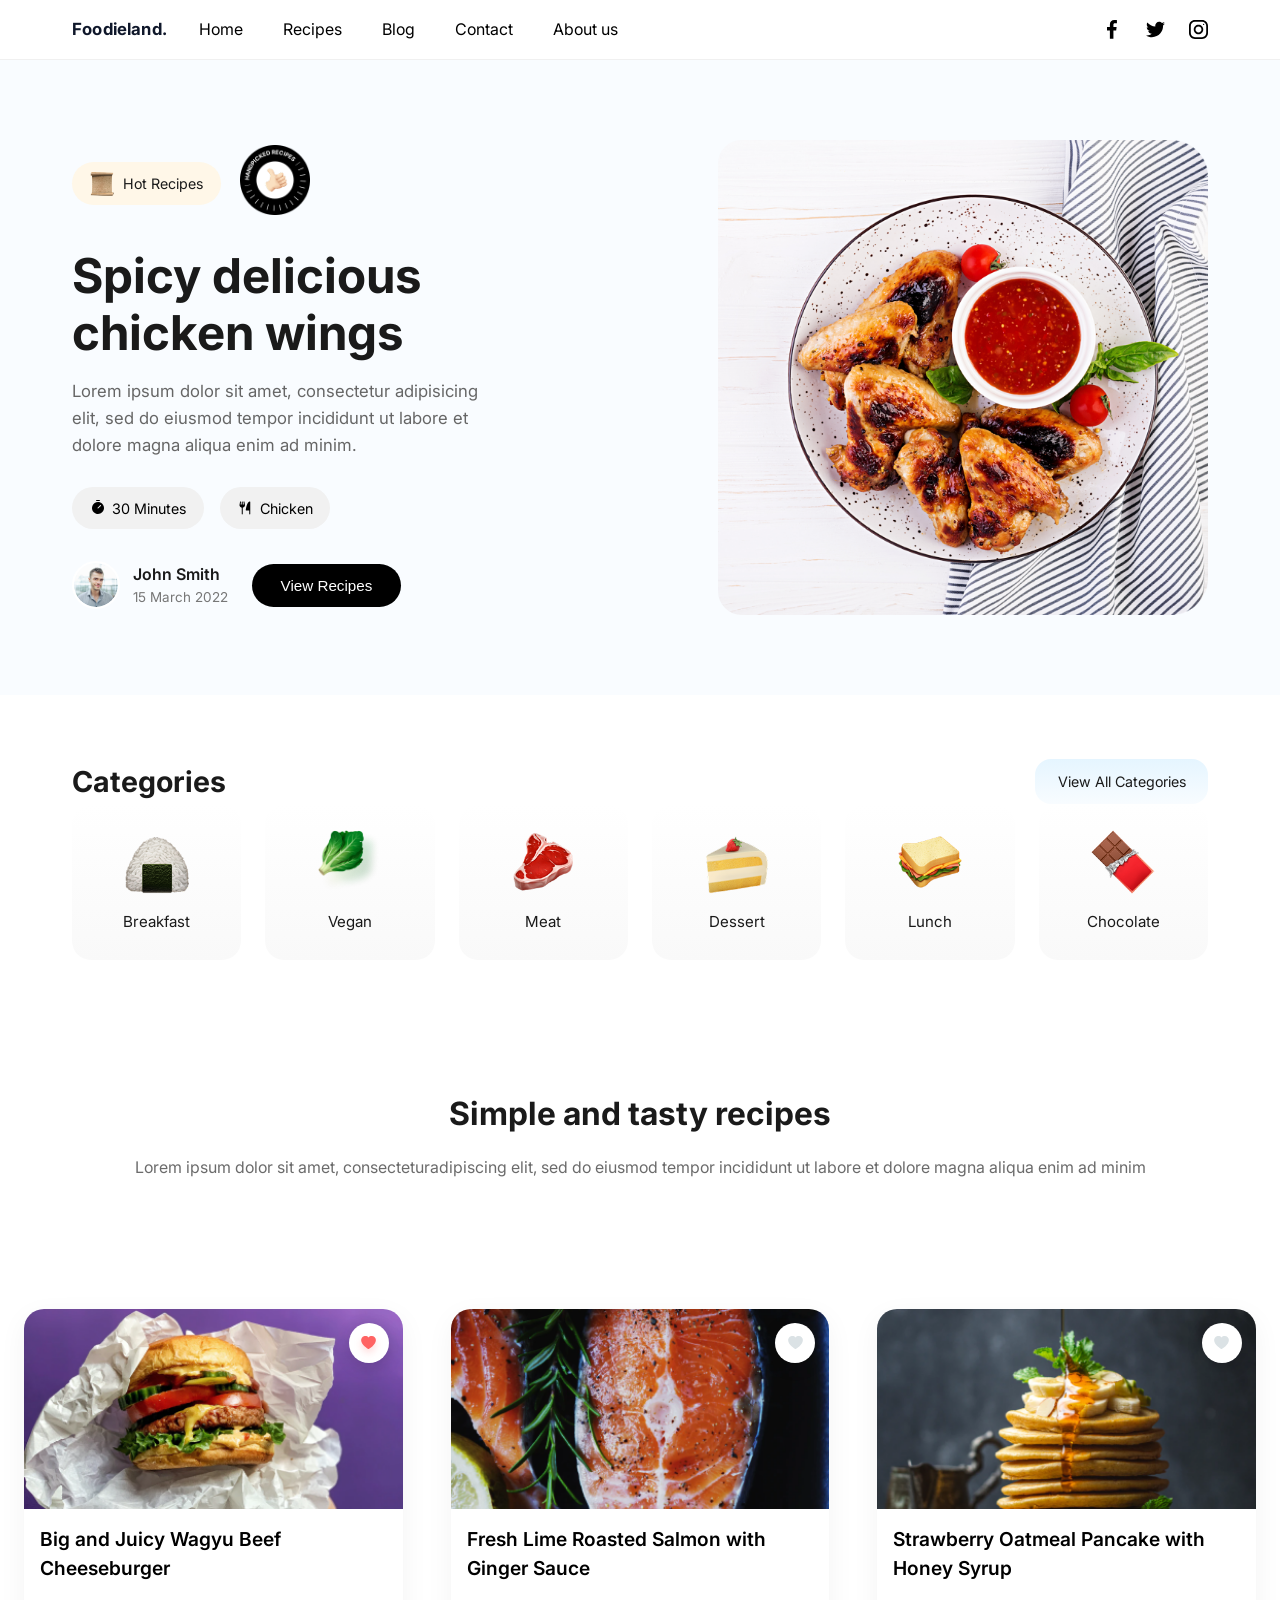
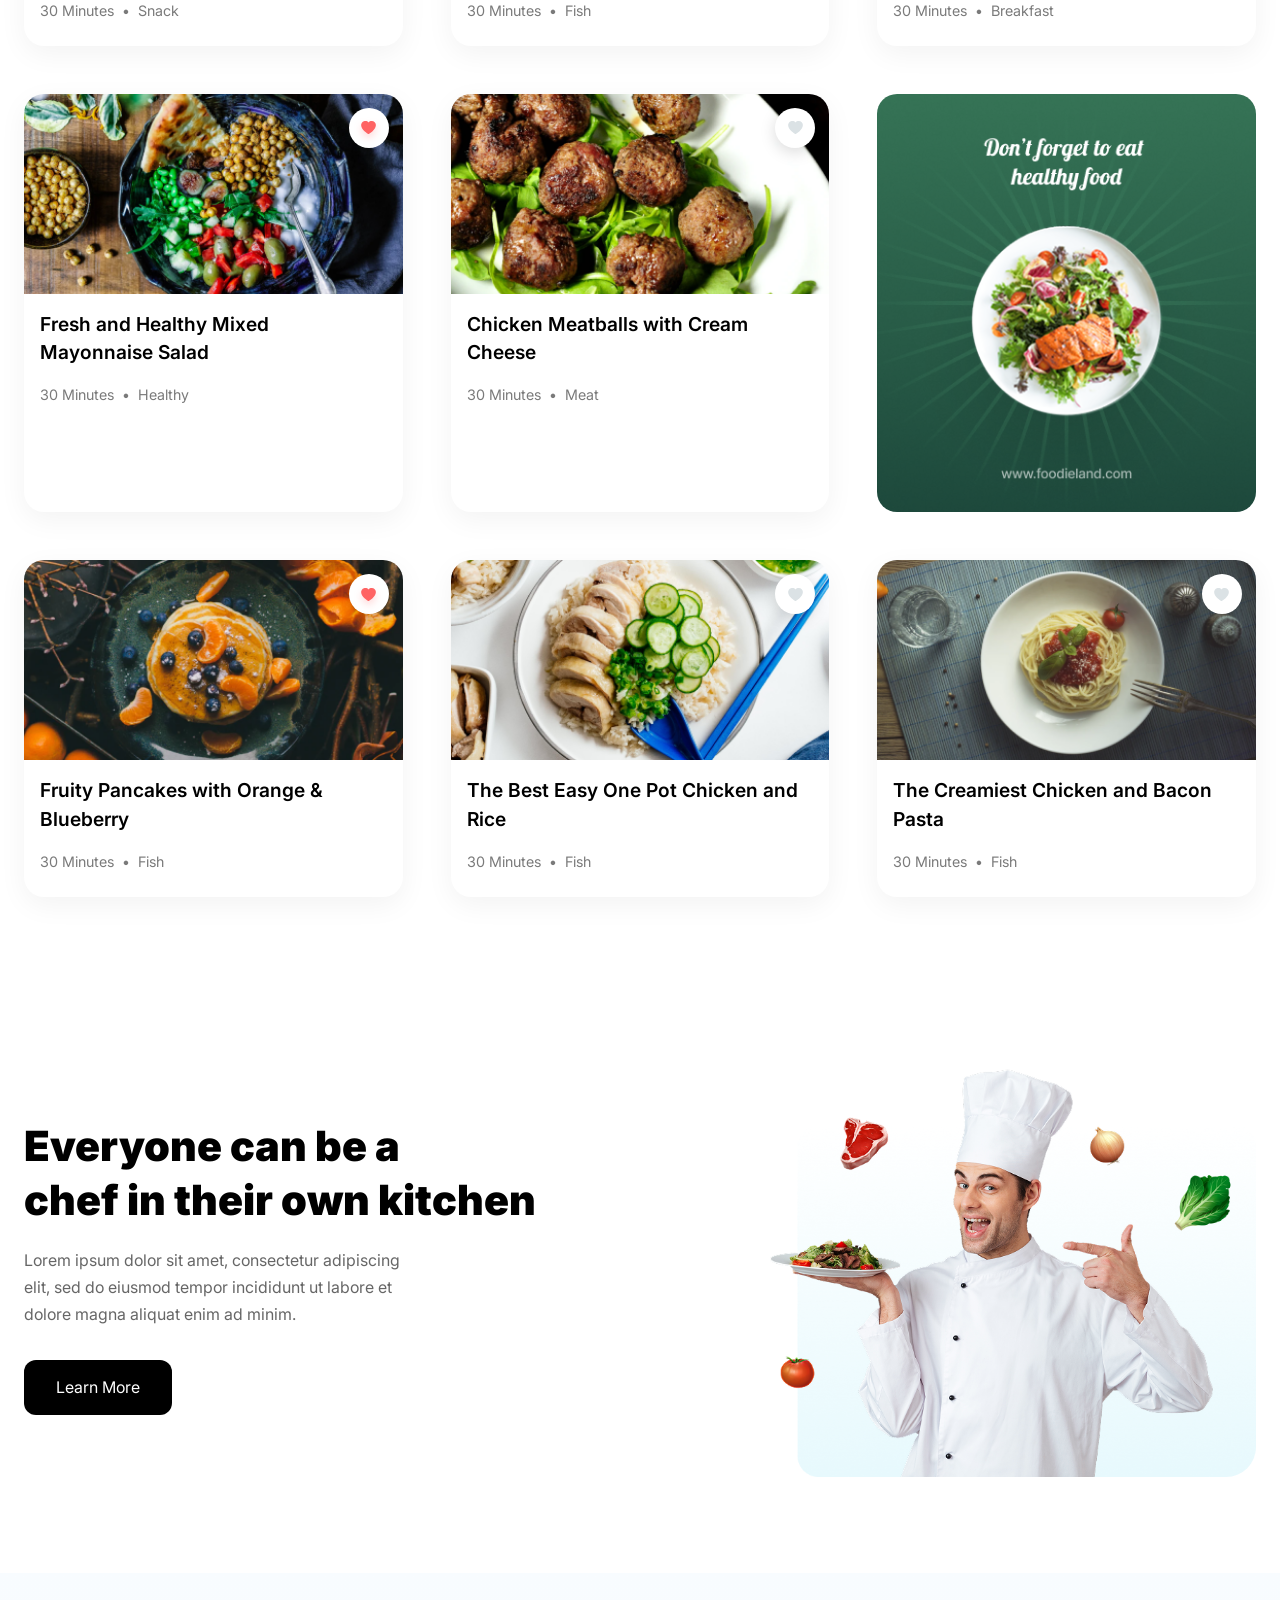
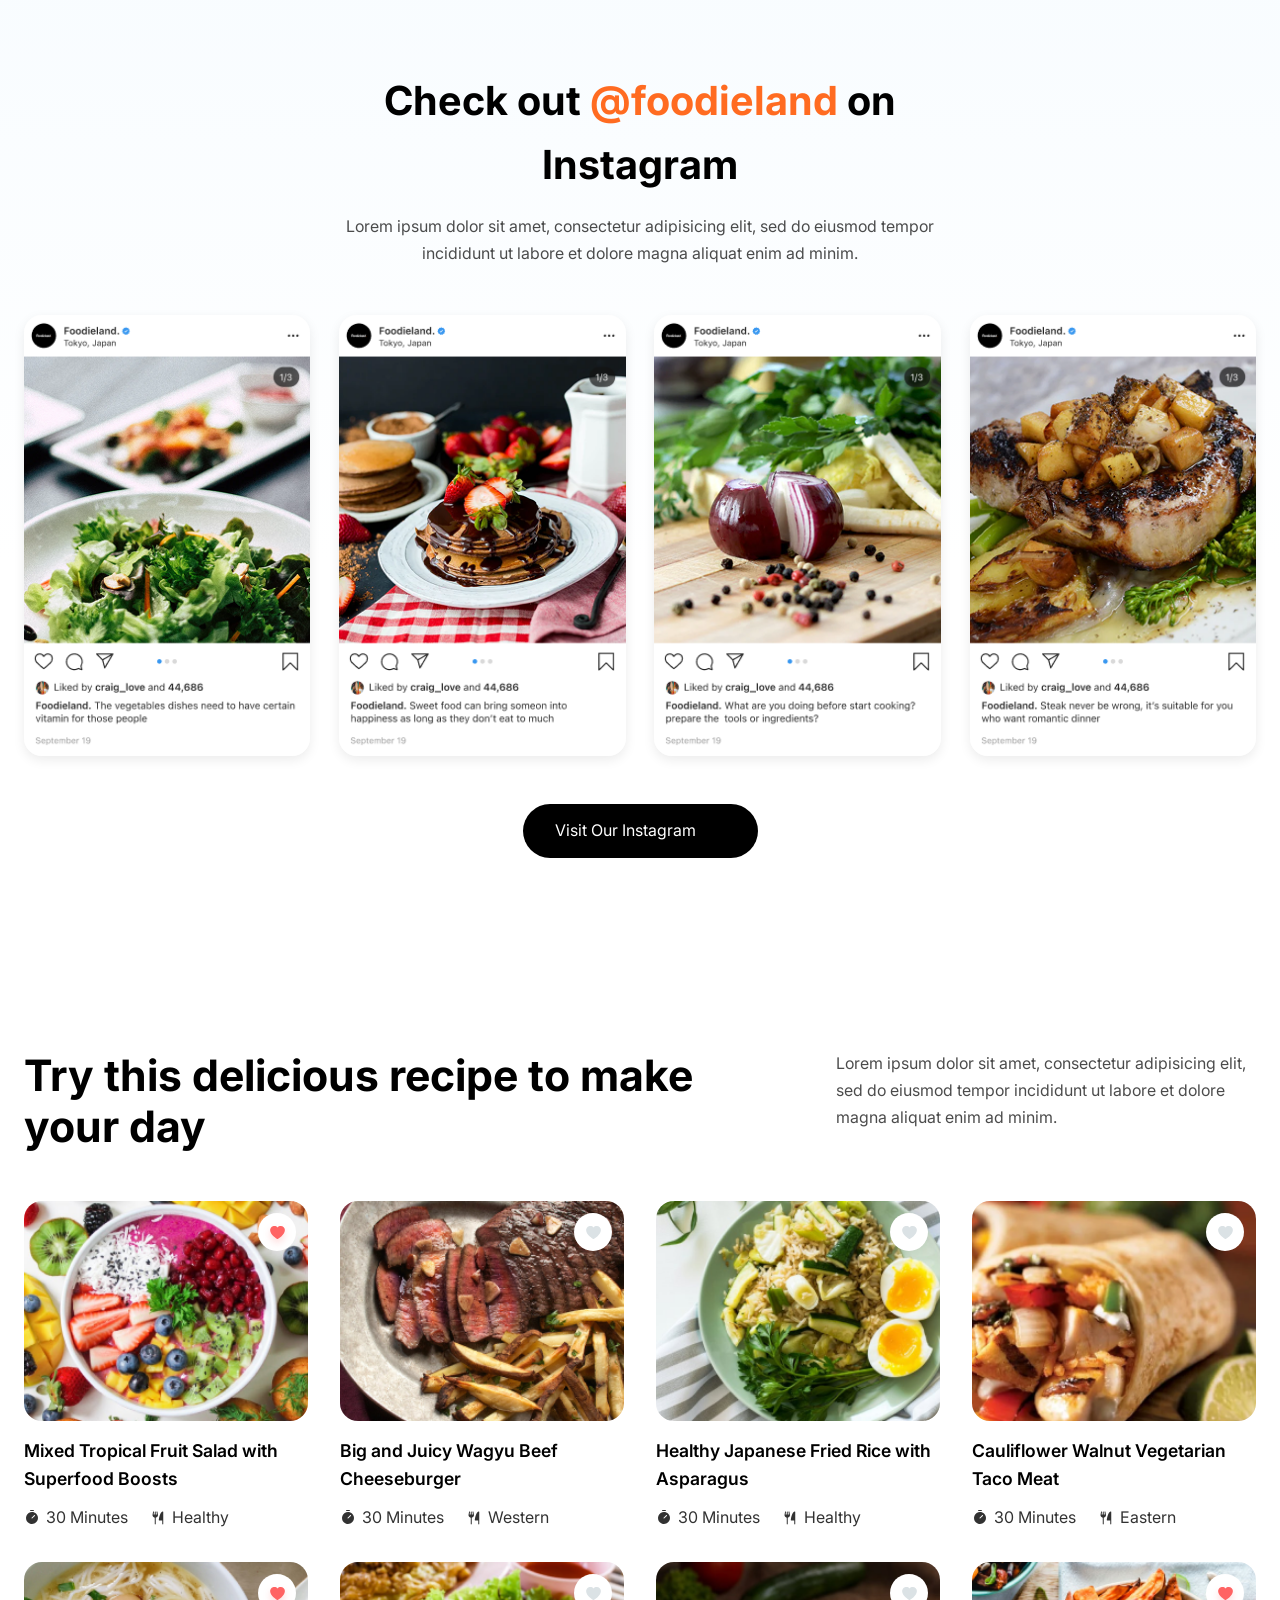
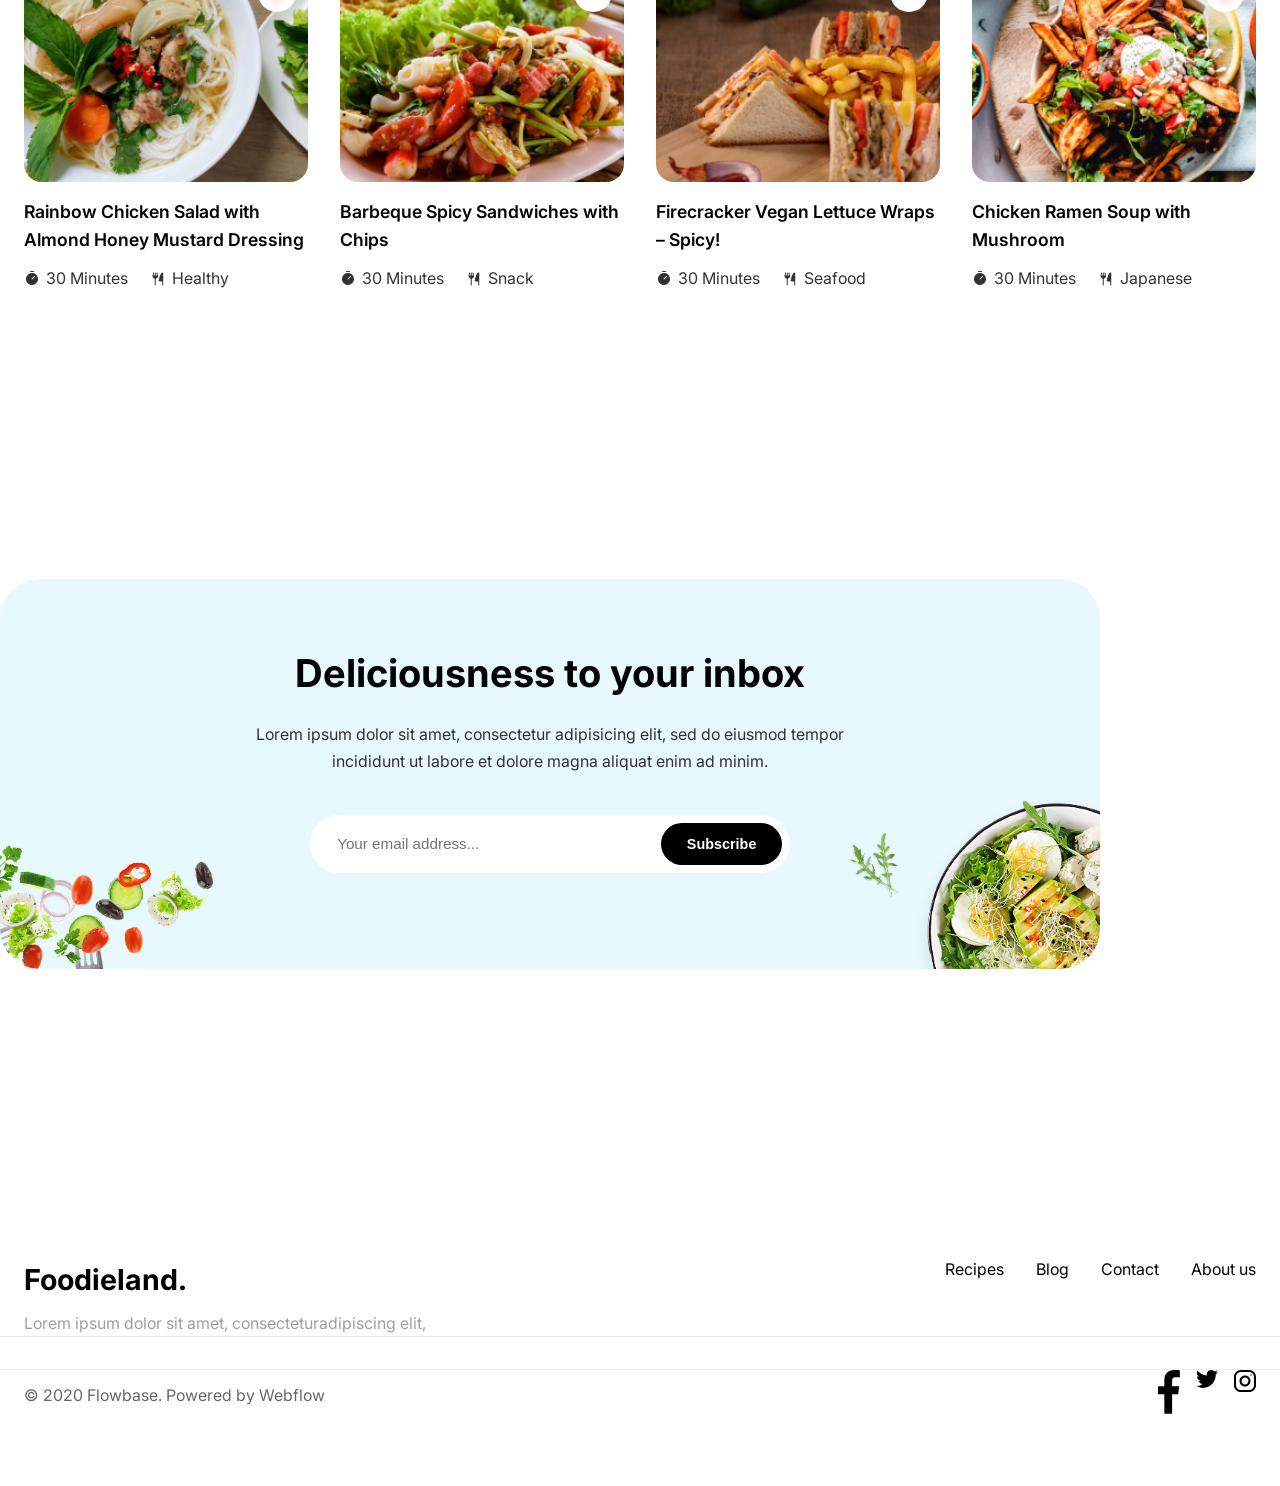
==== index.html @ d18dc371 "commit aval" ====
<!DOCTYPE html>
<html lang="fa">
<head>
  <meta charset="UTF-8" />
  <meta name="viewport" content="width=device-width, initial-scale=1.0" />
  <title>Cooking Website - Home</title>

  <!-- CSS -->
  <link rel="stylesheet" href="assets/css/base.css" />
  <link rel="stylesheet" href="assets/css/layout.css" />
  <link rel="stylesheet" href="assets/css/components.css" />
</head>

<body>

 <header class="site-header">
  <div class="container header-inner">

    <a href="index.html" class="brand">
      Foodieland.
    </a>

    <nav class="primary-nav">
      <ul class="nav-links">
             <li><a href="index.html">Home</a></li>
             <li><a href="recipe.html">Recipes</a></li>
            <li><a href="blog.html">Blog</a></li>
            <li><a href="contact.html">Contact</a></li>
             <li><a href="blog-post.html">About us</a></li> 
        </ul>
    </nav>

    <div class="header-right">

      <a href="#" class="social-link">
        <img src="assets/images/home/001-facebook.svg" alt="facebook">
      </a>

      <a href="#" class="social-link">
        <img src="assets/images/home/003-twitter.svg" alt="twitter">
      </a>

      <a href="#" class="social-link">
        <img src="assets/images/home/004-instagram.svg" alt="instagram">
      </a>

    </div>

  </div>
</header>



<!-- ================= HERO SECTION ================= -->
<section class="hero-section">

  <div class="hero">

    <!-- Left Column -->
    <div class="hero-content">

      <div class="hero-badges">
        <!-- Badge 1 -->
        <div class="hero-badge hot-badge">
          <img src="assets/images/home/image 14.svg" alt="">
          <span>Hot Recipes</span>
        </div>

        <!-- Badge 2 -->
        <div class="hero-badge handpicked-badge">
          <img src="assets/images/home/Badge.png" alt="">
        </div>
      </div>

      <h1 class="hero-title">Spicy delicious<br>chicken wings</h1>

      <p class="hero-text">
        Lorem ipsum dolor sit amet, consectetur adipisicing elit,
        sed do eiusmod tempor incididunt ut labore et dolore magna aliqua enim ad minim.
      </p>

      <div class="hero-info">
        <div class="hero-info-item">
          <img src="assets/images/home/Timer.svg" alt="">
          <span>30 Minutes</span>
        </div>

        <div class="hero-info-item">
          <img src="assets/images/home/ForkKnife.svg" alt="">
          <span>Chicken</span>
        </div>
      </div>

      <div class="hero-bottom">
        <div class="hero-author">
          <img src="assets/images/home/Ellipse 2.svg" alt="">
          <div class="author-info">
            <h4>John Smith</h4>
            <p>15 March 2022</p>
          </div>
        </div>

        <button id="viewRecipesBtn" class="hero-btn">View Recipes</button>      </div>

    </div>

    <div class="hero-image">
      <img src="assets/images/home/Mask Group.png" alt="Chicken wings with sauce">
    </div>

  </div>

</section>

<!-- ============ CATEGORIES SECTION ============ -->
<section class="categories-section">
  <div class="container categories-header">
    <h2 class="categories-title">Categories</h2>
    <a href="#" class="view-all-btn">View All Categories</a>
  </div>

  <div class="container categories-grid">

    <div class="category-card">
      <img src="assets/images/home/image 25.png" alt="">
      <p>Breakfast</p>
    </div>

    <div class="category-card">
      <img src="assets/images/home/Group 879.png" alt="">
      <p>Vegan</p>
    </div>

    <div class="category-card">
      <img src="assets/images/home/image 21.png" alt="">
      <p>Meat</p>
    </div>

    <div class="category-card">
      <img src="assets/images/home/image 22.png" alt="">
      <p>Dessert</p>
    </div>

    <div class="category-card">
      <img src="assets/images/home/image 23.png" alt="">
      <p>Lunch</p>
    </div>

    <div class="category-card">
      <img src="assets/images/home/image 24.png" alt="">
      <p>Chocolate</p>
    </div>

  </div>
</section>

<!-- ============ SIMPLE & TASTY RECIPES SECTION ============ -->
<section class="simple-recipes">
  <div class="container simple-recipes-inner">
    <h2 class="simple-title">Simple and tasty recipes</h2>
    <p class="simple-subtitle">
      Lorem ipsum dolor sit amet, consecteturadipiscing elit, sed do eiusmod tempor incididunt ut
      labore et dolore magna aliqua enim ad minim
    </p>
  </div>
</section>

<!-- ============ FEATURED RECIPES GRID ============ -->
<section class="featured-recipes">
  <div class="container">
    <div class="recipes-grid">

      <!-- CARD 1 -->
      <div class="recipe-card">
        <img src="assets/images/home/Mask Group (1).png" class="recipe-img" alt="Beef Burger">
<button class="favorite-btn">
  <img src="assets/images/home/Group 852.svg" alt="favorite icon">
</button>
        <h3 class="recipe-title">Big and Juicy Wagyu Beef Cheeseburger</h3>
        <div class="recipe-meta">
          <span>30 Minutes</span>
          <span>•</span>
          <span>Snack</span>
        </div>
      </div>

      <!-- CARD 2 -->
      <div class="recipe-card">
        <img src="assets/images/home/Mask Group (2).png" class="recipe-img" alt="Salmon">
<button class="favorite-btn">
  <img src="assets/images/home/Group 852 (1).svg" alt="favorite icon">
</button>
        <h3 class="recipe-title">Fresh Lime Roasted Salmon with Ginger Sauce</h3>
        <div class="recipe-meta">
          <span>30 Minutes</span>
          <span>•</span>
          <span>Fish</span>
        </div>
      </div>

      <!-- CARD 3 -->
      <div class="recipe-card">
        <img src="assets/images/home/Mask Group (3).png" class="recipe-img" alt="Pancake">
<button class="favorite-btn">
  <img src="assets/images/home/Group 852 (1).svg" alt="favorite icon">
</button>
        <h3 class="recipe-title">Strawberry Oatmeal Pancake with Honey Syrup</h3>
        <div class="recipe-meta">
          <span>30 Minutes</span>
          <span>•</span>
          <span>Breakfast</span>
        </div>
      </div>

      <!-- CARD 4 -->
      <div class="recipe-card">
        <img src="assets/images/home/Mask Group (4).png" class="recipe-img" alt="Healthy Salad">
<button class="favorite-btn">
  <img src="assets/images/home/Group 852.svg" alt="favorite icon">
</button>
        <h3 class="recipe-title">Fresh and Healthy Mixed Mayonnaise Salad</h3>
        <div class="recipe-meta">
          <span>30 Minutes</span>
          <span>•</span>
          <span>Healthy</span>
        </div>
      </div>

      <!-- CARD 5 -->
      <div class="recipe-card">
        <img src="assets/images/home/Mask Group (5).png" class="recipe-img" alt="Meatballs">
<button class="favorite-btn">
  <img src="assets/images/home/Group 852 (1).svg" alt="favorite icon">
</button>
        <h3 class="recipe-title">Chicken Meatballs with Cream Cheese</h3>
        <div class="recipe-meta">
          <span>30 Minutes</span>
          <span>•</span>
          <span>Meat</span>
        </div>
      </div>

      <div class="promo-card">
        <img src="assets/images/home/Ads.png" alt="Promo">
      </div>

           <!-- CARD 2 -->
      <div class="recipe-card">
        <img src="assets/images/home/Mask Group (6).png" class="recipe-img" alt="Salmon">
<button class="favorite-btn">
  <img src="assets/images/home/Group 852.svg" alt="favorite icon">
</button>
        <h3 class="recipe-title">Fruity Pancakes with Orange & Blueberry</h3>
        <div class="recipe-meta">
          <span>30 Minutes</span>
          <span>•</span>
          <span>Fish</span>
        </div>
      </div>

           <!-- CARD 2 -->
      <div class="recipe-card">
        <img src="assets/images/home/Mask Group (7).png" class="recipe-img" alt="Salmon">
<button class="favorite-btn">
  <img src="assets/images/home/Group 852 (1).svg" alt="favorite icon">
</button>
        <h3 class="recipe-title">The Best Easy One Pot Chicken and Rice</h3>
        <div class="recipe-meta">
          <span>30 Minutes</span>
          <span>•</span>
          <span>Fish</span>
        </div>
      </div>
  
           <!-- CARD 2 -->
      <div class="recipe-card">
        <img src="assets/images/home/Mask Group (8).png" class="recipe-img" alt="Salmon">
<button class="favorite-btn">
  <img src="assets/images/home/Group 852 (1).svg" alt="favorite icon">
</button>
        <h3 class="recipe-title">The Creamiest Chicken and Bacon Pasta</h3>
        <div class="recipe-meta">
          <span>30 Minutes</span>
          <span>•</span>
          <span>Fish</span>
        </div>
      </div>
      
    </div>
  </div>
</section>

<section class="chef-section">
  <div class="container chef-wrapper">

    <div class="chef-text">
      <h2>Everyone can be a<br>chef in their own kitchen</h2>
      <p>
        Lorem ipsum dolor sit amet, consectetur adipiscing elit, sed do
        eiusmod tempor incididunt ut labore et dolore magna aliquat enim ad minim.
      </p>

      <a href="#" class="chef-btn">Learn More</a>
    </div>

    <div class="chef-image-box">
      <img src="assets/images/home/Group 880.png" class="chef-full-img" alt="chef image">
    </div>

  </div>
</section>

<section class="instagram-section">
  <div class="container">

    <div class="instagram-header">
      <h2>Check out <span>@foodieland</span> on Instagram</h2>
      <p>
        Lorem ipsum dolor sit amet, consectetur adipisicing elit, sed do eiusmod tempor incididunt ut labore et dolore magna aliquat enim ad minim.
      </p>
    </div>

    <div class="instagram-grid">

      <!-- POST 1 -->
      <div class="instagram-card">
        <img src="assets/images/home/Post.png" alt="">
      </div>

      <!-- POST 2 -->
      <div class="instagram-card">
        <img src="assets/images/home/Post (1).png" alt="">
      </div>

      <!-- POST 3 -->
      <div class="instagram-card">
        <img src="assets/images/home/Post (2).png" alt="">
      </div>

      <!-- POST 4 -->
      <div class="instagram-card">
        <img src="assets/images/home/Post (3).png" alt="">
      </div>

    </div>

        <div class="instagram-button-wrapper">
          <a href="#" class="instagram-button">
            Visit Our Instagram
            <img src="assets/images/home/004-instagram.svg" alt="">
          </a>
        </div>
    

  </div>
</section>

<section class="recipes-large-section">
  <div class="container">

    <div class="recipes-large-header">
      <h2>Try this delicious recipe to make your day</h2>
      <p>
        Lorem ipsum dolor sit amet, consectetur adipisicing elit, sed do eiusmod tempor incididunt ut labore et dolore magna aliquat enim ad minim.
      </p>
    </div>

    <div class="recipes-large-grid">

      <div class="recipes-large-card">
        <div class="recipes-large-image">
          <img src="assets/images/home/Mask Group (9).png" alt="">
          <button class="recipes-large-fav">
            <img src="assets/images/home/Group 852.svg" alt="">
          </button>
        </div>
        <h3>Mixed Tropical Fruit Salad with Superfood Boosts</h3>
        <div class="recipes-large-meta">
          <span><img src="assets/images/home/Timer.svg"> 30 Minutes</span>
          <span><img src="assets/images/home/ForkKnife.svg"> Healthy</span>
        </div>
      </div>

      <div class="recipes-large-card">
        <div class="recipes-large-image">
          <img src="assets/images/home/Mask Group (10).png" alt="">
          <button class="recipes-large-fav">
            <img src="assets/images/home/Group 852 (1).svg" alt="">
          </button>
        </div>
        <h3>Big and Juicy Wagyu Beef Cheeseburger</h3>
        <div class="recipes-large-meta">
          <span><img src="assets/images/home/Timer.svg"> 30 Minutes</span>
          <span><img src="assets/images/home/ForkKnife.svg"> Western</span>
        </div>
      </div>

      <!-- کارت 3 -->
      <div class="recipes-large-card">
        <div class="recipes-large-image">
          <img src="assets/images/home/Mask Group (11).png" alt="">
          <button class="recipes-large-fav">
            <img src="assets/images/home/Group 852 (1).svg" alt="">
          </button>
        </div>
        <h3>Healthy Japanese Fried Rice with Asparagus</h3>
        <div class="recipes-large-meta">
          <span><img src="assets/images/home/Timer.svg"> 30 Minutes</span>
          <span><img src="assets/images/home/ForkKnife.svg"> Healthy</span>
        </div>
      </div>

      <!-- کارت 4 -->
      <div class="recipes-large-card">
        <div class="recipes-large-image">
          <img src="assets/images/home/Mask Group (12).png" alt="">
          <button class="recipes-large-fav">
            <img src="assets/images/home/Group 852 (1).svg" alt="">
          </button>
        </div>
        <h3>Cauliflower Walnut Vegetarian Taco Meat</h3>
        <div class="recipes-large-meta">
          <span><img src="assets/images/home/Timer.svg"> 30 Minutes</span>
          <span><img src="assets/images/home/ForkKnife.svg"> Eastern</span>
        </div>
      </div>

      <!-- کارت 5 -->
      <div class="recipes-large-card">
        <div class="recipes-large-image">
          <img src="assets/images/home/Mask Group (13).png" alt="">
          <button class="recipes-large-fav">
            <img src="assets/images/home/Group 852.svg" alt="">
          </button>
        </div>
        <h3>Rainbow Chicken Salad with Almond Honey Mustard Dressing</h3>
        <div class="recipes-large-meta">
          <span><img src="assets/images/home/Timer.svg"> 30 Minutes</span>
          <span><img src="assets/images/home/ForkKnife.svg"> Healthy</span>
        </div>
      </div>

      <!-- کارت 6 -->
      <div class="recipes-large-card">
        <div class="recipes-large-image">
          <img src="assets/images/home/Mask Group (14).png" alt="">
          <button class="recipes-large-fav">
            <img src="assets/images/home/Group 852 (1).svg" alt="">
          </button>
        </div>
        <h3>Barbeque Spicy Sandwiches with Chips</h3>
        <div class="recipes-large-meta">
          <span><img src="assets/images/home/Timer.svg"> 30 Minutes</span>
          <span><img src="assets/images/home/ForkKnife.svg"> Snack</span>
        </div>
      </div>

      <!-- کارت 7 -->
      <div class="recipes-large-card">
        <div class="recipes-large-image">
          <img src="assets/images/home/Mask Group (15).png" alt="">
          <button class="recipes-large-fav">
            <img src="assets/images/home/Group 852 (1).svg" alt="">
          </button>
        </div>
        <h3>Firecracker Vegan Lettuce Wraps – Spicy!</h3>
        <div class="recipes-large-meta">
          <span><img src="assets/images/home/Timer.svg"> 30 Minutes</span>
          <span><img src="assets/images/home/ForkKnife.svg"> Seafood</span>
        </div>
      </div>

      <!-- کارت 8 -->
      <div class="recipes-large-card">
        <div class="recipes-large-image">
          <img src="assets/images/home/Mask Group (16).png" alt="">
          <button class="recipes-large-fav">
            <img src="assets/images/home/Group 852.svg" alt="">
          </button>
        </div>
        <h3>Chicken Ramen Soup with Mushroom</h3>
        <div class="recipes-large-meta">
          <span><img src="assets/images/home/Timer.svg"> 30 Minutes</span>
          <span><img src="assets/images/home/ForkKnife.svg"> Japanese</span>
        </div>
      </div>

    </div>
  </div>
</section>

<section class="newsletter-section">
  <div class="newsletter-wrapper">

    <img src="assets/images/home/kisspng-salad-salad-fresh-food-healthylife-vegetables-vegetarian-5d42e3a7cb8543 1.png" alt="" class="newsletter-left-img">
    <img src="assets/images/home/Photo.png" alt="" class="newsletter-right-img">

    <h2>Deliciousness to your inbox</h2>

    <p>
      Lorem ipsum dolor sit amet, consectetur adipisicing elit, sed do eiusmod tempor
      incididunt ut labore et dolore magna aliquat enim ad minim.
    </p>

    <form class="newsletter-form">
      <input type="email" placeholder="Your email address..." />
      <button type="submit">Subscribe</button>
    </form>

  </div>
</section>


  <main>
    <section>
    </section>
  </main>

  <footer class="footer">
    <div class="container footer-top">
  
      <!-- Left side -->
      <div class="footer-left">
        <h3 class="footer-logo">Foodieland.</h3>
        <p>Lorem ipsum dolor sit amet, consecteturadipiscing elit,</p>
      </div>
  
      <!-- Right links -->
      <nav class="footer-nav">
        <a href="#">Recipes</a>
        <a href="#">Blog</a>
        <a href="#">Contact</a>
        <a href="#">About us</a>
      </nav>
  
    </div>
  
    <div class="footer-divider"></div>
  
    <!-- Bottom row -->
    <div class="container footer-bottom">
      <p>© 2020 Flowbase. Powered by Webflow</p>
  
      <div class="footer-socials">
        <a href="#"><img src="assets/images/home/001-facebook.svg" alt=""></a>
        <a href="#"><img src="assets/images/home/003-twitter.svg" alt=""></a>
        <a href="#"><img src="assets/images/home/004-instagram.svg" alt=""></a>
      </div>
    </div>
  </footer>
  
   <script src="script.js"></script>

</body>
</html>
---- assets/css/base.css ----
/* Reset ساده */
* {
  margin: 0;
  padding: 0;
  box-sizing: border-box;
}

/* تایپوگرافی پایه */
html {
  font-size: 16px;
  .container {
  max-width: 1280px;
  width: 100%;
  margin: 0 auto;
  padding: 0 1.5rem;
}

}

body {
  font-family: sans-serif;
  line-height: 1.6;
}

/* تعریف فونت Inter */

@font-face {
  font-family: 'Inter';
  src: url('../fonts/Inter_18pt-Regular(1).ttf') format('truetype');
  font-weight: 400; /* Regular */
  font-style: normal;
}

@font-face {
  font-family: 'Inter';
  src: url('../fonts/Inter_18pt-SemiBold(1).ttf') format('truetype');
  font-weight: 600; /* SemiBold */
  font-style: normal;
}

@font-face {
  font-family: 'Inter';
  src: url('../fonts/Inter_18pt-Bold(1).ttf') format('truetype');
  font-weight: 700; /* Bold */
  font-style: normal;
}

@font-face {
  font-family: 'Inter';
  src: url('../fonts/Inter_18pt-Black(1).ttf') format('truetype');
  font-weight: 900; /* Black */
  font-style: normal;
}

body {
  font-family: "Inter", sans-serif;
}

h1, h2 {
  font-weight: 900; /* Black */
}

h3, h4 {
  font-weight: 700; /* Bold */
}

nav a {
  font-weight: 600; /* SemiBold */
}

p {
  font-weight: 400; /* Regular */
}
---- assets/css/layout.css ----
.main-navbar {
    border-bottom: 1px solid #f0f0f0;
    background-color: #fff;
}

.nav-wrapper {
    display: flex;
    justify-content: space-between;
    align-items: center;
    padding: 30px 0;
    max-width: 1200px;
    margin: 0 auto;
}

.nav-logo a {
    font-family: 'Lobster', cursive; 
    font-size: 24px;
    text-decoration: none;
    color: #000;
}

.nav-logo span { color: #FF4A4A; }

.nav-links {
    display: flex;
    list-style: none;
    gap: 40px;
}

.nav-links a {
    text-decoration: none;
    color: #000;
    font-weight: 500;
    font-size: 16px;
    transition: 0.3s;
}

.nav-links a:hover { color: #FF4A4A; }

.nav-social {
    display: flex;
    gap: 20px;
    align-items: center;
}

.nav-social img {
    width: 18px;
    height: 25px;
}

.shared-newsletter {
    padding: 80px 0;
}

.newsletter-card {
    background-color: #E7F9FD; 
    border-radius: 60px;
    padding: 80px 40px;
    text-align: center;
    position: relative;
    overflow: hidden; 
}

.newsletter-content {
    max-width: 620px;
    margin: 0 auto;
    position: relative;
    z-index: 2; 
}

.newsletter-content h2 {
    font-size: 48px;
    font-weight: 700;
    margin-bottom: 24px;
    color: #000;
}

.newsletter-content p {
    font-size: 16px;
    color: rgba(0, 0, 0, 0.6);
    line-height: 28px;
    margin-bottom: 40px;
}

.newsletter-form {
    background: #fff;
    padding: 10px;
    border-radius: 20px;
    display: flex;
    justify-content: space-between;
    max-width: 480px;
    margin: 0 auto;
}

.newsletter-form input {
    border: none;
    padding: 10px 20px;
    width: 70%;
    outline: none;
    font-size: 14px;
}

.newsletter-subscribe-btn {
    background: #000;
    color: #fff;
    padding: 15px 35px;
    border-radius: 16px;
    border: none;
    font-weight: 600;
    cursor: pointer;
    transition: 0.3s;
}

.newsletter-subscribe-btn:hover {
    background: #FF4A4A;
}

.newsletter-img-left, .newsletter-img-right {
    position: absolute;
    bottom: 0;
    height: 47%; 
    z-index: 1;
}

.newsletter-img-left { left: 0; }
.newsletter-img-right { right: 0; }

@media (max-width: 768px) {
    .newsletter-card { padding: 40px 20px; border-radius: 30px; }
    .newsletter-content h2 { font-size: 32px; }
    .newsletter-form { flex-direction: column; gap: 10px; background: transparent; padding: 0; }
    .newsletter-form input { width: 100%; border-radius: 15px; padding: 18px; }
    .newsletter-img-left, .newsletter-img-right { display: none; } /* حذف عکس‌ها در موبایل برای خوانایی */
}

.bp-recommendations {
    padding: 80px 0;
}

.bp-container {
    max-width: 1200px; 
    margin: 0 auto;    
    padding: 0 20px;  
}

.bp-rec-title {
    font-size: 36px;
    font-weight: 700;
    text-align: center;
    margin-bottom: 60px;
}

.bp-recipe-grid {
    display: flex; 
    justify-content: space-between;
    gap: 20px;
}

.bp-recipe-card {
    flex: 1; 
    min-width: 0; 
}

.bp-card-image {
    position: relative;
    border-radius: 20px;
    overflow: hidden;
    margin-bottom: 15px;
    aspect-ratio: 1 / 1; 
}

.bp-card-image img {
    width: 100%;
    height: 100%;
    object-fit: cover;
}

.bp-heart-btn {
    position: absolute;
    top: 15px;
    right: 15px;
    width: 35px;
    height: 35px;
    border-radius: 50%;
    border: none;
    background: #fff;
    cursor: pointer;
    display: flex;
    align-items: center;
    justify-content: center;
    box-shadow: 0 4px 8px rgba(0,0,0,0.1);
}

.bp-heart-btn img {
    width: 35px;
    height: auto;
}

.bp-card-title {
    font-size: 18px;
    font-weight: 700;
    margin-bottom: 15px;
    line-height: 1.4;
    color: #000;
}

.bp-card-meta {
    display: flex;
    gap: 15px;
}

.bp-card-meta span {
    display: flex;
    align-items: center;
    gap: 8px;
    font-size: 14px;
    color: rgba(0, 0, 0, 0.5);
}



.bp-footer {
    padding: 80px 0 40px;
    margin-top: 50px;
}

.bp-footer-top {
    display: flex;
    justify-content: space-between;
    align-items: center;
    padding-bottom: 40px;
    border-bottom: 1px solid #E5E5E5;
}

.bp-footer-logo {
    font-size: 24px;
    font-weight: 800;
}

.bp-footer-logo span { color: #FF4A4A; }

.bp-footer-info p {
    color: rgba(0, 0, 0, 0.5);
    margin-top: 10px;
}

.bp-footer-nav {
    display: flex;
    gap: 40px;
}

.bp-footer-nav a {
    text-decoration: none;
    color: #000;
    font-weight: 600;
}

.bp-footer-bottom {
    display: flex;
    justify-content: space-between;
    align-items: center;
    padding-top: 40px;
}

.bp-footer-bottom p {
    color: rgba(0, 0, 0, 0.5);
    font-size: 14px;
}

.red-text { color: #FF4A4A; }

.bp-footer-social {
    display: flex;
    gap: 30px;
}

.bp-footer-social img {
    width: 20px;
    height: 23px;
}

@media (max-width: 992px) {
    .bp-recipe-grid { flex-wrap: wrap; }
    .bp-recipe-card { flex: 0 0 45%; }
}

.bp-carousel-controls{
    display:flex;
    justify-content:flex-end;
    gap:12px;
    margin-bottom:20px;
}

.bp-prev,
.bp-next{
    width:45px;
    height:45px;
    border-radius:50%;
    border:none;
    background:#E7FAFE;
    font-size:18px;
    cursor:pointer;
    transition:0.3s;
}

.bp-prev:hover,
.bp-next:hover{
    background:#000;
    color:#fff;
}

/* واکنش‌گرا */
@media (max-width:768px){

    .bp-recipe-card{
        min-width:calc(50% - 10px) !important;
    }

}
---- assets/css/components.css ----
/* ---------------- HEADER ---------------- */

.main-header {
  width: 100%;
  padding: 1.5rem 0;
  background-color: #ffffff;
  border-bottom: 1px solid #eee;
}

.header-container {
  max-width: 1200px;
  margin: 0 auto;
  padding: 0 2rem;
  display: flex;
  align-items: center;
  justify-content: space-between;
}

.header-logo {
  font-size: 1.6rem;
  font-weight: 700;
  letter-spacing: -0.5px;
  color: #000;
}
.header-logo span {
  color: #ff4d4d;
}

/* Navigation */
.header-nav ul {
  display: flex;
  gap: 2.5rem;
  list-style: none;
}

.header-nav a {
  text-decoration: none;
  color: #222;
  font-size: 1rem;
}

.header-nav a.active {
  font-weight: 600;
}

/* Social icons */
.header-socials {
  display: flex;
  align-items: center;
  gap: 1.3rem;
}

.header-socials img {
  width: 1.2rem;
  height: 1.2rem;
}

/* ---------------- BLOG HERO ---------------- */

.blog-hero {
  text-align: center;
  margin-top: 4rem;
}

.blog-hero h1 {
  font-size: 3rem;
  font-weight: 700;
  margin-bottom: 1rem;
}

.blog-hero p {
  max-width: 600px;
  margin: 0 auto;
  font-size: 1.05rem;
  color: #666;
  line-height: 1.6;
}


/* ---------------- SEARCH BAR ---------------- */

.blog-search {
  margin-top: 3rem;
  display: flex;
  justify-content: center;
}

.search-form {
  display: flex;
  align-items: center;
  background-color: #fff;
  border: 1px solid #eee;
  padding: 0.4rem;
  border-radius: 2rem;
  width: 600px;
}

.search-form input {
  flex: 1;
  border: none;
  padding: 1rem 1.2rem;
  font-size: 1rem;
  border-radius: 2rem;
  outline: none;
}

.search-form input::placeholder {
  color: #aaa;
}

.search-form button {
  background-color: #000;
  color: #fff;
  border: none;
  padding: 0.9rem 2.2rem;
  font-size: 1rem;
  border-radius: 2rem;
  cursor: pointer;
}

/* =============== MAIN LAYOUT =============== */
.blog-main {
  display: grid;
  grid-template-columns: 70% 30%;
  gap: 3rem;
  margin-top: 4rem;
}


/* =============== LEFT COLUMN: BLOG LIST =============== */
.blog-list {
  display: flex;
  flex-direction: column;
  gap: 1rem;
}

.blog-card {
  display: flex;
  gap: 1.5rem;
  align-items: flex-start;
}

.blog-img {
  width: 220px;
  height: 160px;
  object-fit: cover;
  border-radius: 1rem;
}

.blog-content h3 {
  font-size: 1.4rem;
  margin-bottom: 0.6rem;
}

.blog-content p {
  color: #777;
  margin-bottom: 0.9rem;
  line-height: 1.6;
}

.author-box {
  display: flex;
  align-items: center;
  gap: 0.8rem;
}

.author-img {
  width: 40px;
  height: 40px;
  border-radius: 50%;
}

.author-name {
  font-weight: 600;
}

.author-date {
  color: #999;
  font-size: 0.9rem;
}


/* =============== RIGHT COLUMN: SIDEBAR =============== */
.blog-sidebar .sidebar-section h3 {
  font-size: 1.6rem;
  margin-bottom: 1.5rem;
}

.sidebar-card {
  display: flex;
  gap: 1rem;
  margin-bottom: 1.5rem;
}

.sidebar-card img {
  width: 150px;
  height: 100px;
  border-radius: 0.8rem;
  object-fit: cover;
}

.sidebar-card h4 {
  font-size: 1rem;
  margin-bottom: 0.3rem;
}

.sidebar-card span {
  font-size: 0.9rem;
  color: #777;
}

.sidebar-banner img {
  width: 100%;
  border-radius: 1rem;
  margin-top: 2rem;
}

/* =============== PAGINATION =============== */

.pagination {
  margin-top: 4rem;
  display: flex;
  justify-content: center;
}

.page-numbers {
  display: flex;
  gap: 1rem;
}

.page {
  padding: 0.8rem 1.2rem;
  border: 1px solid #e3e3e3;
  border-radius: 0.8rem;
  cursor: pointer;
  font-weight: 500;
  transition: 0.2s ease;
}

.page:hover {
  background: #000;
  color: #fff;
}

.page.active {
  background: #000;
  color: #fff;
  border-color: #000;
}

.page.dots {
  cursor: default;
}

/* =============== NEWSLETTER =============== */

.newsletter {
  background: #e8f6ff;
  margin-top: 6rem;
  padding: 4rem 2rem;
  border-radius: 2rem;
  position: relative;
  text-align: center;
  overflow: hidden;
}

.newsletter h2 {
  font-size: 2.2rem;
  margin-bottom: 1rem;
}

.newsletter p {
  max-width: 600px;
  margin: 0 auto 2rem;
  color: #666;
  line-height: 1.6;
}

.newsletter-form {
  display: flex;
  justify-content: center;
  gap: 1rem;
  margin-top: 2rem;
}

.newsletter-form input {
  padding: 1rem 1.5rem;
  width: 320px;
  border-radius: 1.8rem;
  border: none;
  outline: none;
  font-size: 1rem;
}

.newsletter-form button {
  padding: 1rem 2rem;
  background: #000;
  color: #fff;
  border: none;
  cursor: pointer;
  border-radius: 1.8rem;
  font-size: 1rem;
  font-weight: 600;
  transition: 0.2s;
}

.newsletter-form button:hover {
  background: #222;
}

/* IMAGES (left & right decorations) */

.newsletter-left {
  position: absolute;
  bottom: 0;
  left: 0;
  width: 260px;
}

.newsletter-right {
  position: absolute;
  bottom: 0;
  right: 0;
  width: 260px;
}

/* ---------- FOOTER ---------- */

.footer {
  margin-top: 4rem;
}


/* ---------- TOP SECTION ---------- */

.footer-top {
  display: flex;
  justify-content: space-between;
  align-items: center;
  margin-bottom: 2.8rem;
}

.footer-left p {
  color: #777;
  margin-top: 0.4rem;
}

.footer-menu {
  display: flex;
  gap: 2.5rem;
}

.footer-menu a {
  text-decoration: none;
  color: #333;
  font-weight: 500;
}

.footer-menu a:hover {
  color: #ff6d6d;
}


/* ---------- BOTTOM SECTION ---------- */

.footer-bottom {
  border-top: 1px solid #eee;
  padding-top: 1.4rem;        
  display: grid;
  grid-template-columns: 1fr auto;
  align-items: center;
}

.footer-bottom .copyright {
  justify-self: center;
  font-size: 0.95rem;
  color: #777;
}

.footer-bottom span {
  color: #ff6d6d;
  font-weight: 500;
}


/* Social Icons */
.footer-social {
  justify-self: end;
  display: flex;
  gap: 1.3rem;                 
}

.footer-social img {
  width: 22px;
  display: block;
}

/* ============== HERO SECTION ============== */

.hero-section {
  width: 100%;
  background-color: #f9fcff;
  padding: 5rem 0;
}

.hero {
  max-width: 1200px;
  margin: 0 auto;
  display: grid;
  grid-template-columns: 1.1fr 0.9fr;
  align-items: center;
  gap: 3rem;
  padding: 0 2rem;
}

.hero-content {
  display: flex;
  flex-direction: column;
}

.hero-badges {
  display: flex;
  align-items: center;
  gap: 1.2rem;
  margin-bottom: 1.5rem;
}

.hot-badge {
  display: flex;
  align-items: center;
  background: #fff7e8;
  padding: 0.6rem 1.1rem;
  border-radius: 2rem;
  gap: 0.6rem;
}

.hot-badge img {
  width: 24px;
}

.hot-badge span {
  font-size: 0.9rem;
  font-weight: 500;
  color: #1a1a1a;
}

.handpicked-badge img {
  width: 70px;
}

/* Texts */
.hero-title {
  font-size: 3rem;
  font-weight: 700;
  color: #1a1a1a;
  line-height: 1.2;
  margin-bottom: 1rem;
}

.hero-text {
  color: #666;
  font-size: 1.05rem;
  max-width: 420px;
  margin-bottom: 1.8rem;
}

/* Info */
.hero-info {
  display: flex;
  gap: 1rem;
  margin-bottom: 1.5rem;
}

.hero-info-item {
  display: flex;
  align-items: center;
  gap: 0.4rem;
  background: #f1f1f1;
  padding: 0.6rem 1.1rem;
  border-radius: 2rem;
  font-size: 0.9rem;
}

.hero-info-item img {
  width: 16px;
}

.hero-bottom {
  display: flex;
  align-items: center;
  gap: 1.5rem;
  margin-top: 0.5rem;
}

.hero-author {
  display: flex;
  align-items: center;
  gap: 0.8rem;
}

.hero-author img {
  width: 48px;
  height: 48px;
  border-radius: 50%;
  border: 2px solid #fff;
}

.author-info h4 {
  margin: 0;
  font-size: 1rem;
  font-weight: 600;
  color: #1a1a1a;
}

.author-info p {
  margin: 0;
  font-size: 0.85rem;
  color: #777;
}

/* Button */
.hero-btn {
  background: #000;
  color: #fff;
  padding: 0.8rem 1.8rem;
  border-radius: 2rem;
  border: none;
  cursor: pointer;
  font-size: 0.95rem;
  font-weight: 500;
  display: flex;
  align-items: center;
  gap: 0.4rem;
  transition: 0.2s ease;
}

.hero-btn:hover {
  opacity: 0.85;
}

/* Right image */
.hero-image img {
  width: 100%;
  border-radius: 1.5rem;
  display: block;
}

/* ============== SITE HEADER ============== */

.site-header {
  background: #fff;
  border-bottom: 1px solid rgba(0, 0, 0, 0.06);
}

.container.header-inner {
  /* اگر container شما قبلاً وجود دارد، لازم نیست max-width را تکرار کنیم */
  max-width: 1200px;
  margin: 0 auto;
  padding: 1rem 2rem;

  display: flex;
  align-items: center;
  justify-content: space-between;
  gap: 2rem;
}

/* Brand */
.brand {
  font-weight: 700;
  color: #0f172a;
  text-decoration: none;
  font-size: 1.05rem;
  letter-spacing: 0.01em;
}

/* Nav */
.primary-nav {
  flex: 1;
}

.nav-list {
  list-style: none;
  display: flex;
  justify-content: center;
  gap: 2.2rem;
  margin: 0;
  padding: 0;
}

.nav-list a {
  text-decoration: none;
  color: #1f2937;
  font-size: 0.95rem;
  font-weight: 500;
  position: relative;
}


/* header social icons */

.header-right {
  display: flex;
  align-items: center;
  gap: 1.5rem;
}

.social-link img {
  width: 1.2rem;
  height: 1.2rem;
  display: block;
}


.social-link .icon {
  font-size: 1.05rem;
  line-height: 1;
}

@media (max-width: 768px) {
  .nav-list {
    gap: 1.2rem;
    font-size: 0.9rem;
  }
  .container.header-inner {
    padding: 0.9rem 1rem;
  }
}

/* ============ CATEGORIES SECTION ============ */

.categories-section {
  padding: 4rem 3rem;
}

.categories-header {
  display: flex;
  align-items: center;
  justify-content: space-between;
  margin-bottom: 2.5rem;
}

.categories-title {
  font-size: 1.8rem;
  font-weight: 700;
  color: #1a1a1a;
}

/* View All Categories Button */
.view-all-btn {
  background: linear-gradient(180deg, #e5f5ff 0%, #f8fcff 100%);
  padding: 0.7rem 1.4rem;
  border-radius: 1rem;
  color: #1a1a1a;
  font-size: 0.9rem;
  font-weight: 500;
  text-decoration: none;
  transition: 0.2s ease;
}

.view-all-btn:hover {
  opacity: 0.85;
}

/* Category Grid */
.categories-grid {
  display: grid;
  grid-template-columns: repeat(6, 1fr);
  gap: 1.5rem;
}

/* Category Card */
.category-card {
  background: linear-gradient(180deg, #ffffff 0%, #f9f9f9 100%);
  border-radius: 1.2rem;
  padding: 1.6rem 1rem;
  text-align: center;
  transition: 0.2s ease;
}

.category-card:hover {
  transform: translateY(-4px);
}

.category-card img {
  width: 64px;
  height: 64px;
  display: block;
  margin: 0 auto 1rem;
}

.category-card p {
  margin: 0;
  font-size: 0.95rem;
  font-weight: 500;
  color: #1a1a1a;
}

/* ============ SIMPLE & TASTY RECIPES SECTION ============ */

.simple-recipes {
  padding: 4rem 0;
  text-align: center;
}

.simple-recipes-inner {
  max-width: 720px;
  margin: 0 auto;
}

.simple-title {
  font-size: 2rem;
  font-weight: 700;
  color: #1a1a1a;
  margin-bottom: 1rem;
}

.simple-subtitle {
  color: #6b6b6b;
  font-size: 1rem;
  line-height: 1.6;
}

/* ============ FEATURED RECIPES GRID ============ */

.featured-recipes {
  padding: 4rem 0;
}

.recipes-grid {
  display: grid;
  grid-template-columns: repeat(3, 1fr);
  gap: 3rem;
}

/* CARD BASE */
.recipe-card {
  background: #ffffff;
  border-radius: 20px;
  overflow: hidden;
  padding-bottom: 1.5rem;
  position: relative;
  box-shadow: 0 8px 28px rgba(0,0,0,0.05);
}

.recipe-img {
  width: 100%;
  height: 200px;
  object-fit: cover;
}

.favorite-btn {
  position: absolute;
  top: 14px;
  right: 14px;
  background: #fff;
  border: none;
  border-radius: 50%;
  width: 38px;
  height: 38px;
  font-size: 18px;
  cursor: pointer;
  box-shadow: 0 4px 16px rgba(0,0,0,0.15);
}

.recipe-title {
  font-size: 1.1rem;
  font-weight: 700;
  margin: 1rem;
}

.recipe-meta {
  display: flex;
  gap: 8px;
  color: #7a7a7a;
  font-size: 0.9rem;
  margin: 0 1rem;
  align-items: center;
}

/* PROMO CARD */
.promo-card {
  border-radius: 20px;
  overflow: hidden;
}

.promo-card img {
  width: 100%;
  height: 100%;
  object-fit: cover;
}

/* FAVORITE BUTTON WITH ICON */
.favorite-btn {
  position: absolute;
  top: 14px;
  right: 14px;
  background: #ffffff;
  border: none;
  border-radius: 50%;
  width: 40px;
  height: 40px;
  padding: 0;
  cursor: pointer;
  display: flex;
  align-items: center;
  justify-content: center;
  box-shadow: 0 4px 16px rgba(0,0,0,0.15);
  transition: transform 0.15s ease;
}

.favorite-btn img {
  width: 35px;
  height: 35px;
  object-fit: contain;
}

/* hover effect */
.favorite-btn:hover {
  transform: scale(1.08);
}


/* ============ CHEF SECTION (ONE IMAGE VERSION) ============ */

.chef-section {
  padding: 6rem 0;
}

.chef-wrapper {
  display: flex;
  align-items: center;
  justify-content: space-between;
  gap: 3rem;
}

/* LEFT SIDE TEXT */

.chef-text h2 {
  font-size: 2.6rem;
  font-weight: 800;
  line-height: 1.3;
  margin-bottom: 1.2rem;
}

.chef-text p {
  width: 380px;
  color: #666;
  line-height: 1.7;
  margin-bottom: 2rem;
}

.chef-btn {
  display: inline-block;
  padding: 0.9rem 2rem;
  background: #000;
  color: #fff;
  border-radius: 12px;
  font-size: 1rem;
  font-weight: 500;
  text-decoration: none;
  transition: background 0.2s;
}

.chef-btn:hover {
  background: #333;
}

/* RIGHT SIDE - FULL IMAGE */

.chef-image-box {
  width: 500px;
}

.chef-full-img {
  width: 100%;
  height: auto;
  display: block;
  border-radius: 30px; 
}


.instagram-section {
  padding: 6rem 0;
  background: linear-gradient(to bottom, #f8fcff 0%, #ffffff 60%);
}

.instagram-header {
  text-align: center;
  max-width: 650px;
  margin: 0 auto 3rem;
}

.instagram-header h2 {
  font-size: 2.5rem;
  font-weight: 700;
  margin-bottom: 1rem;
}

.instagram-header h2 span {
  color: #ff6b21;  
}

.instagram-header p {
  opacity: 0.7;
  line-height: 1.7;
}

.instagram-grid {
  display: grid;
  grid-template-columns: repeat(4, 1fr);
  gap: 1.8rem;
}

.instagram-card {
  border-radius: 18px;
  overflow: hidden;
  background: #fff;
  box-shadow: 0 4px 12px rgba(0,0,0,0.08);
  transition: .25s ease;
  cursor: pointer;
}

.instagram-card:hover {
  transform: translateY(-6px);
  box-shadow: 0 6px 16px rgba(0,0,0,0.12);
}

.instagram-card img {
  width: 100%;
  height: 100%;
  object-fit: cover;
  display: block;
}

@media (max-width: 992px) {
  .instagram-grid {
    grid-template-columns: repeat(2, 1fr);
  }
}

@media (max-width: 576px) {
  .instagram-grid {
    grid-template-columns: 1fr;
  }
}

.instagram-button-wrapper {
  display: flex;
  justify-content: center;
  margin-top: 3rem;
}

.instagram-button {
  display: inline-flex;
  align-items: center;
  gap: 10px;
  background: #000;
  color: #fff;
  padding: 14px 32px;
  border-radius: 30px;
  font-size: 1rem;
  font-weight: 500;
  text-decoration: none;
  transition: 0.25s ease;
}

.instagram-button img {
  width: 20px;
  height: 20px;
}

.instagram-button:hover {
  background: #111;
  transform: translateY(-3px);
}

.recipes-large-section {
  padding: 6rem 0;
}

.recipes-large-header {
  display: flex;
  justify-content: space-between;
  align-items: start;
  margin-bottom: 3rem;
  gap: 3rem;
}

.recipes-large-header h2 {
  font-size: 2.7rem;
  font-weight: 700;
  line-height: 1.2;
}

.recipes-large-header p {
  max-width: 420px;
  opacity: 0.7;
  line-height: 1.7;
}

.recipes-large-grid {
  display: grid;
  grid-template-columns: repeat(4, 1fr);
  gap: 2rem;
}

.recipes-large-card {
  display: flex;
  flex-direction: column;
}

.recipes-large-image {
  position: relative;
  width: 100%;
  height: 220px;
  border-radius: 18px;
  overflow: hidden;
}

.recipes-large-image img {
  width: 100%;
  height: 100%;
  object-fit: cover;
}

.recipes-large-fav {
  position: absolute;
  top: 12px;
  right: 12px;
  background: white;
  width: 38px;
  height: 38px;
  border: none;
  border-radius: 50%;
  display: flex;
  justify-content: center;
  align-items: center;
  cursor: pointer;
}

.recipes-large-fav img {
  width: 35px;
  height: 35px;
}

.recipes-large-card h3 {
  font-size: 1.1rem;
  margin: 1rem 0 0.7rem;
  font-weight: 600;
}

.recipes-large-meta {
  display: flex;
  gap: 1.4rem;
  align-items: center;
  opacity: 0.8;
}

.recipes-large-meta span {
  display: flex;
  align-items: center;
  gap: 6px;
}

.recipes-large-meta img {
  width: 16px;
  height: 16px;
}

@media (max-width: 992px) {
  .recipes-large-grid {
    grid-template-columns: repeat(2, 1fr);
  }
}

@media (max-width: 576px) {
  .recipes-large-grid {
    grid-template-columns: 1fr;
  }

  .recipes-large-header {
    flex-direction: column;
    text-align: center;
  }
}

/* Newsletter Section */
.newsletter-section {
  padding: 4rem 0 6rem;
  display: flex;
  justify-content: center;
}

.newsletter-wrapper {
  position: relative;
  background: #e8f8ff;
  width: 100%;
  max-width: 1100px;
  padding: 4rem 2rem 6rem;
  text-align: center;
  border-radius: 40px;
  overflow: hidden;
}

/* Background Images */
.newsletter-left-img {
  position: absolute;
  left: 0;
  bottom: 0;
  width: 240px;
}

.newsletter-right-img {
  position: absolute;
  right: 0;
  bottom: 0;
  width: 260px;
}

.newsletter-wrapper h2 {
  font-size: 2.4rem;
  font-weight: 700;
  margin-bottom: 1rem;
}

.newsletter-wrapper p {
  max-width: 600px;
  margin: 0 auto 2.5rem;
  opacity: 0.8;
  line-height: 1.7;
}

.newsletter-form {
  display: flex;
  justify-content: center;
  gap: 1rem;
}

.newsletter-form input {
  width: 330px;
  padding: 1rem 1.2rem;
  border-radius: 100px;
  border: none;
  outline: none;
  font-size: 0.95rem;
}

.newsletter-form button {
  padding: 1rem 2rem;
  border-radius: 100px;
  border: none;
  background: black;
  color: #fff;
  font-weight: 600;
  cursor: pointer;
  transition: 0.2s;
}

.newsletter-form button:hover {
  transform: translateY(-2px);
  background: #111;
}

@media (max-width: 768px) {
  .newsletter-form {
    flex-direction: column;
    gap: 0.8rem;
  }

  .newsletter-left-img,
  .newsletter-right-img {
    width: 180px;
    opacity: 0.6;
  }

  .newsletter-form input {
    width: 100%;
  }
}

.footer {
  padding: 4rem 0;
}

.footer-top {
  display: flex;
  justify-content: space-between;
  align-items: flex-start;
  margin-bottom: 3rem;
}

.footer-logo {
  font-size: 1.8rem;
  font-weight: 700;
}

.footer-left p {
  opacity: 0.7;
  margin-top: 0.5rem;
}

.footer-nav {
  display: flex;
  gap: 2rem;
}

.footer-nav a {
  text-decoration: none;
  color: #000;
  font-weight: 500;
  transition: 0.2s;
}

.footer-nav a:hover {
  opacity: 0.6;
}

.footer-divider {
  width: 100%;
  height: 1px;
  background: #e5e5e5;
  margin-bottom: 2rem;
}

.footer-bottom {
  display: flex;
  justify-content: space-between;
  align-items: center;
}

.footer-bottom p {
  opacity: 0.6;
}

.footer-socials {
  display: flex;
  gap: 1rem;
}

.footer-socials img {
  width: 22px;
  cursor: pointer;
  transition: 0.2s;
}

.footer-socials img:hover {
  opacity: 0.6;
}

@media (max-width: 768px) {
  .footer-top {
    flex-direction: column;
    text-align: center;
    gap: 2rem;
  }

  .footer-nav {
    justify-content: center;
  }

  .footer-bottom {
    flex-direction: column;
    gap: 1.5rem;
    text-align: center;
  }
}
.recipe-detail {
  padding: 4rem 0;
}

.recipe-detail-title {
  font-size: 3.4rem;
  font-weight: 900;
  margin-bottom: 2rem;
}

.recipe-detail-meta {
  display: flex;
  align-items: center;
  margin-bottom: 3rem;
}

.recipe-detail-meta-left {
  display: flex;
  align-items: center;
  gap: 4.5rem; 
}

.recipe-detail-actions {
  display: flex;
  align-items: center;
  gap: 2rem;
  margin-left: auto;  
}

.recipe-detail-author {
  display: flex;
  align-items: center;
  gap: 1rem;
}

.recipe-detail-author img {
  width: 48px;
  height: 48px;
  border-radius: 50%;
}

.recipe-detail-author h4 {
  font-size: 1rem;
  font-weight: 700;
}

.recipe-detail-author span {
  font-size: 0.9rem;
  opacity: 0.7;
}


.recipe-detail-info {
  display: flex;
  align-items: center;
  gap: 0.8rem;
}

.recipe-detail-info img {
  width: 22px;
}

.recipe-detail-info h3 {
  font-size: 0.9rem;
  font-weight: 700;
}

.recipe-detail-info span {
  font-size: 0.85rem;
  opacity: 0.7;
}

.action-btn {
  width: 74px;
  height: 74px;
  border-radius: 50%;
  background: #e9f8ff;
  display: flex;
  flex-direction: column;
  justify-content: center;
  align-items: center;
  gap: 4px;
}

.action-btn img {
  width: 26px;
}

.action-btn span {
  font-size: 0.7rem;
  opacity: 0.8;
}

.recipe-detail-main {
  display: grid;
  grid-template-columns: 2fr 1fr;
  gap: 3rem;
  margin-top: 2rem;
}

.recipe-detail-image {
  position: relative;
}

.recipe-detail-image img {
  width: 100%;
  border-radius: 25px;
}

.recipe-detail-play {
  position: absolute;
  top: 50%;
  left: 50%;
  transform: translate(-50%, -50%);
}

.recipe-detail-play img {
  width: 80px;
}

.recipe-nutrition-box {
  background: #e6f6ff;
  padding: 2rem;
  border-radius: 25px;
  height: fit-content;
}

.recipe-nutrition-box h3 {
  font-size: 1.2rem;
  margin-bottom: 1.5rem;
  font-weight: 800;
}

.recipe-nutrition-box ul {
  list-style: none;
  padding: 0;
  margin: 0;
}

.recipe-nutrition-box li {
  display: flex;
  justify-content: space-between;
  padding: 1rem 0;
  border-bottom: 1px solid rgba(0,0,0,0.1);
}

.recipe-nutrition-box li:last-child {
  border-bottom: none;
}

@media (max-width: 992px) {
  .recipe-detail-main {
    grid-template-columns: 1fr;
  }

  .recipe-detail-meta {
    flex-direction: column;
    align-items: flex-start;
    gap: 1.5rem;
  }

  .recipe-detail-actions {
    margin-left: 0;
  }
}

/* HEADER */
.main-header {
  width: 100%;
  padding: 1.5rem 0;
  border-bottom: 1px solid #eaeaea; 
  background: #ffffff;
}

.header-container {
  display: flex;
  align-items: center;
  justify-content: space-between;
}

.header-logo img {
  height: 32px; 
  object-fit: contain;
}

.header-nav ul {
  display: flex;
  align-items: center;
  gap: 3.2rem; 
  list-style: none;
}

.header-nav a {
  font-size: 1rem;
  font-weight: 500;
  color: #000;
  text-decoration: none;
}

.header-nav a:hover {
  color: #ff7f25; 
}

.header-socials {
  display: flex;
  align-items: center;
  gap: 1.6rem;
}

.header-socials img {
  width: 22px; 
  height: 22px;
  cursor: pointer;
  transition: opacity 0.2s;
}

.header-socials img:hover {
  opacity: 0.7;
}

/* RESPONSIVE */
@media(max-width: 992px) {
  .header-nav {
    display: none; 
  }
}

.recipe-ingredients-section {
  padding: 5rem 0;
}

.recipe-ingredients-grid {
  display: grid;
  grid-template-columns: 2.2fr 1fr;
  gap: 4rem;
}

.recipe-ingredients-title {
  font-size: 2.4rem;
  font-weight: 800;
  margin-bottom: 2rem;
}

.ingredients-block h4 {
  font-size: 1.1rem;
  font-weight: 700;
  margin-bottom: 1.5rem;
}

.ingredient-item {
  display: flex;
  align-items: center;
  gap: 1rem;
  padding: 1.2rem 0;
  border-bottom: 1px solid #eee;
  font-size: 1rem;
  cursor: pointer;
}

.ingredient-item input {
  display: none;
}

.custom-check {
  width: 20px;
  height: 20px;
  border: 2px solid #ddd;
  border-radius: 50%;
  position: relative;
}

.ingredient-item.checked,
.ingredient-item input:checked ~ .custom-check {
  border-color: #000;
}

.ingredient-item input:checked ~ .custom-check::after {
  content: "✓";
  position: absolute;
  inset: 0;
  font-size: 13px;
  display: flex;
  align-items: center;
  justify-content: center;
}

.ingredient-item.checked {
  color: #bbb;
  text-decoration: line-through;
}

.other-recipe-box {
  width: 100%;
  padding-right: 1rem;
}

.other-recipe-title {
  font-size: 1.6rem;
  font-weight: 800;
  margin-bottom: 1.8rem;
}

.other-recipe-item {
  display: flex;
  gap: 1rem;
  margin-bottom: 1.4rem;
}

.other-recipe-item img {
  width: 78px;
  height: 78px;
  border-radius: 16px;
  object-fit: cover;
}

/* TEXTS */
.other-recipe-info h4 {
  font-size: 1rem;
  font-weight: 700;
  line-height: 1.25;
  margin-bottom: 0.35rem;
}

.other-recipe-info span {
  font-size: 0.85rem;
  opacity: 0.55;
}

/* BANNER */
.healthy-banner {
  margin-top: 2.8rem;
}

.healthy-banner img {
  width: 100%;
  display: block;
  border-radius: 16px;
}

.recipe-directions-section {
  margin-top: 4rem;
}

.directions-title {
  font-size: 2rem;
  font-weight: 800;
  margin-bottom: 2.5rem;
}

/* Each step */
.direction-step {
  margin-bottom: 3.5rem;
}

.direction-top {
  display: flex;
  align-items: center;
  gap: 0.7rem;
}

.step-number {
  width: 24px;       
  font-size: 1.2rem;
  font-weight: 700;
  display: flex;
  justify-content: flex-end; 
}

/* دایره */
.step-circle {
  width: 14px;
  height: 14px;
  border: 2px solid #c7c7c7;
  border-radius: 50%;
  flex-shrink: 0;
}

.direction-top h4 {
  font-size: 1.1rem;
  font-weight: 700;
  margin: 0;
}


/* Step Text */
.step-text {
  font-size: 1rem;
  color: #555;
  line-height: 1.7;
  margin-bottom: 1.8rem;
}

/* Image */
.step-image {
  width: 100%;
  border-radius: 16px;
  margin-bottom: 1.8rem;
  object-fit: cover;
}

/* Divider */
.step-divider {
  border: 0;
  border-bottom: 1px solid #e7e7e7;
  margin-top: 2rem;
}

.newsletter-section {
    clear: both; 
  width: 100%;
  margin: 8rem 0;      
  display: block;     
}

.newsletter-container {
  max-width: 1200px;  
  margin: 0 auto;      
  position: relative;
  background: #e7f9fd;
  border-radius: 48px;
  padding: 5rem 2rem;
  text-align: center;
  overflow: hidden;
}


/* CONTENT */
.newsletter-content {
  max-width: 560px;
  margin: 0 auto;
}

.newsletter-content h2 {
  font-size: 2.4rem;
  font-weight: 800;
  margin-bottom: 1rem;
}

.newsletter-content p {
  font-size: 1rem;
  color: #555;
  line-height: 1.6;
  margin-bottom: 2.5rem;
}

/* FORM */
.newsletter-form {
  background: #fff;
  border-radius: 999px;
  padding: 0.5rem;
  display: flex;
  align-items: center;
  gap: 0.5rem;
}

.newsletter-form input {
  flex: 1;
  border: none;
  outline: none;
  padding: 0 1.2rem;
  font-size: 0.95rem;
}

.newsletter-form button {
  background: #000;
  color: #fff;
  border: none;
  border-radius: 999px;
  padding: 0.8rem 1.6rem;
  font-size: 0.9rem;
  font-weight: 600;
  cursor: pointer;
}

/* DECORATION IMAGES */
.newsletter-img {
  position: absolute;
  max-width: 240px;
}

.newsletter-img.left {
  left: -40px;
  bottom: -20px;
}

.newsletter-img.right {
  right: -30px;
  top: 50%;
  transform: translateY(-50%);
}

/* RESPONSIVE */
@media (max-width: 768px) {
  .newsletter-img {
    display: none;
  }

  .newsletter-container {
    padding: 3.5rem 1.5rem;
  }

  .newsletter-content h2 {
    font-size: 1.9rem;
  }

}
.related-recipes {
    width: 100%;
    max-width: 100%; 
    margin: 0 auto; 
    padding: 0 20px; 
}

.related-recipes h2 {
    text-align: center;
    font-size: 2.5rem; 
    font-weight: 700;
    margin-bottom: 4rem;
    color: #000;
}

.related-recipes-grid {
    display: grid;
    width: 100%;
    grid-template-columns: repeat(4, 1fr);
    gap: 40px; 
    width: 100%;
}

.recipe-card {
    width: 100%;
    display: flex;
    flex-direction: column;
}

.recipe-card-image {
    position: relative;
    width: 100%;
    aspect-ratio: 4 / 3; 
    border-radius: 20px; 
    overflow: hidden;
    margin-bottom: 1.5rem;
}

.recipe-card-image img {
    width: 100%;
    height: 100%;
    object-fit: cover;
}

.recipe-card h3 {
    font-size: 1.2rem;
    font-weight: 600;
    line-height: 1.5;
    color: #000;
    margin-bottom: 1rem;
    display: -webkit-box;
    -webkit-line-clamp: 2;
    -webkit-box-orient: vertical;
    overflow: hidden;
}

.recipe-card-meta {
    display: flex;
    gap: 20px;
    margin-top: auto; 
}

.meta-item {
    display: flex;
    align-items: center;
    gap: 8px;
}

.meta-item span {
    font-size: 0.9rem;
    font-weight: 500;
    color: rgba(0,0,0,0.6);
}

@media (max-width: 1024px) {
    .related-recipes-grid {
        grid-template-columns: repeat(2, 1fr);
        gap: 20px;
    }
}

@media (max-width: 600px) {
    .related-recipes-grid {
        grid-template-columns: 1fr;
    }
}
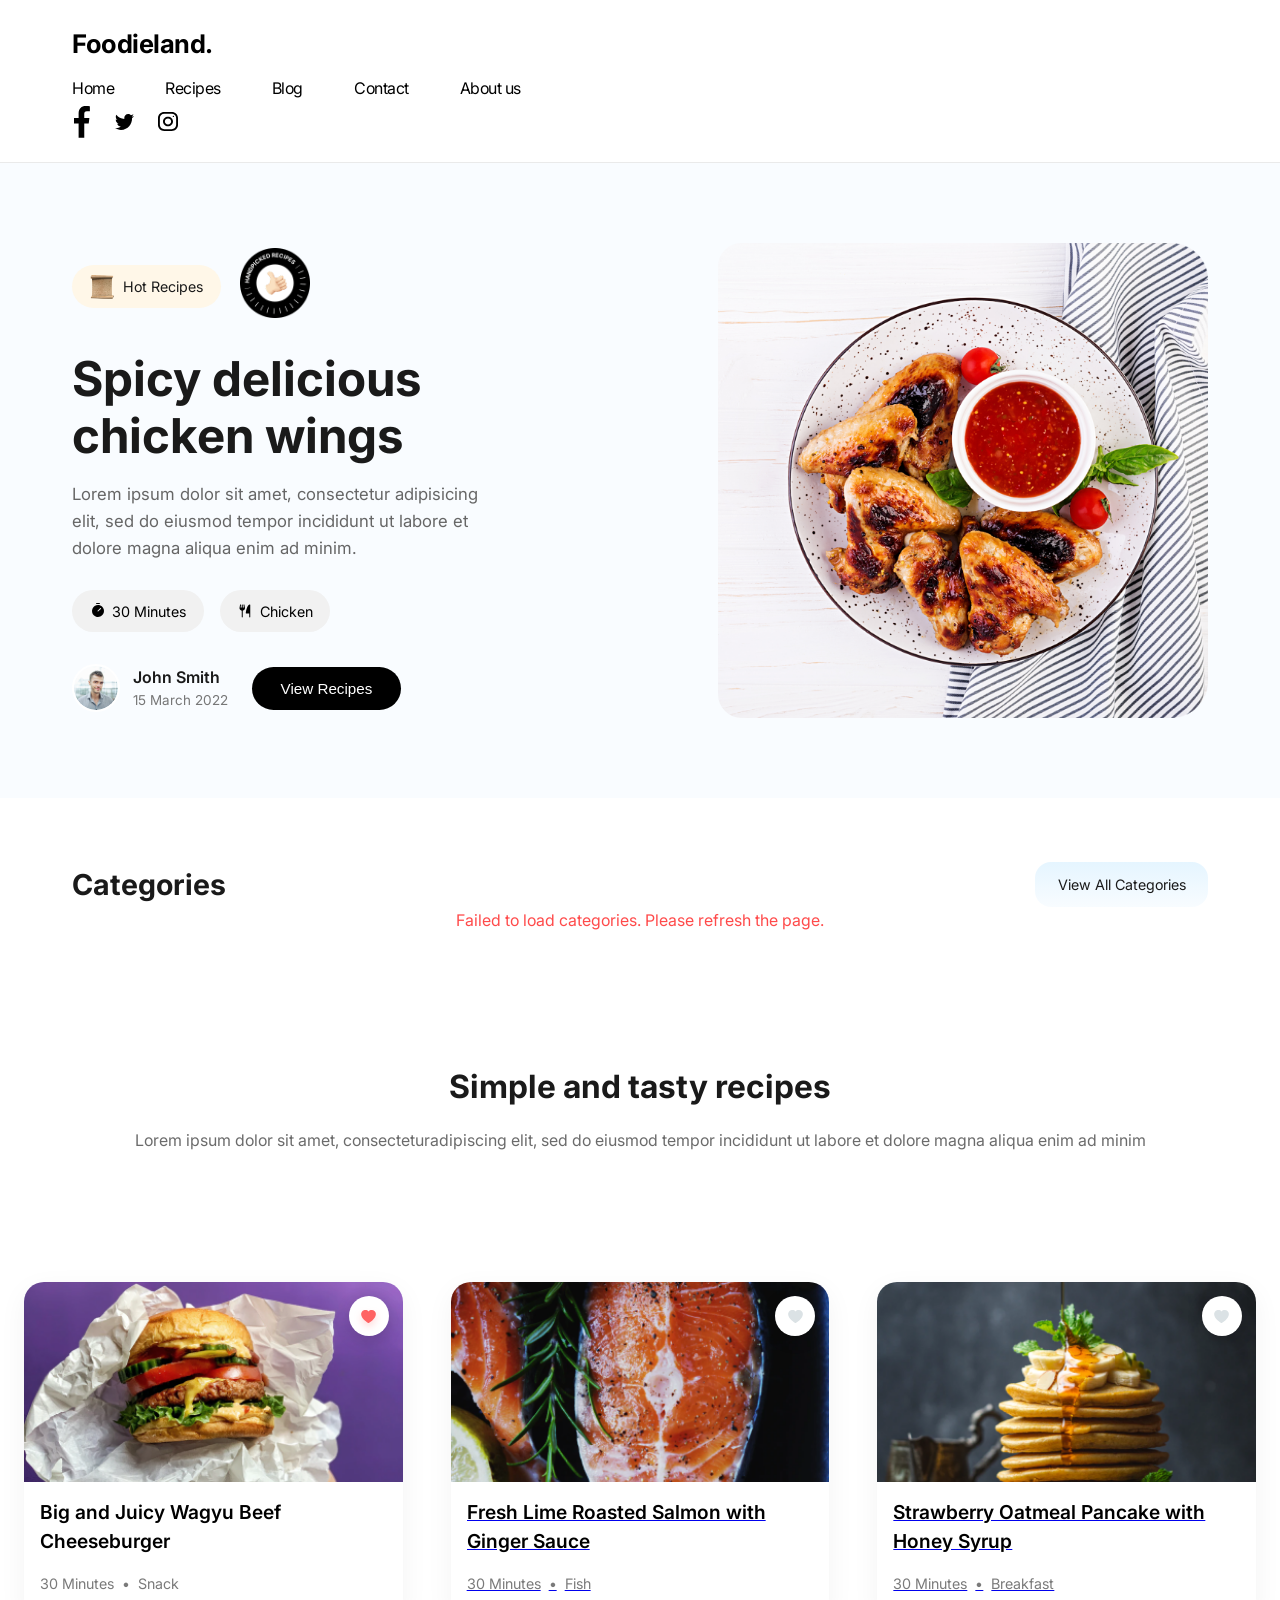
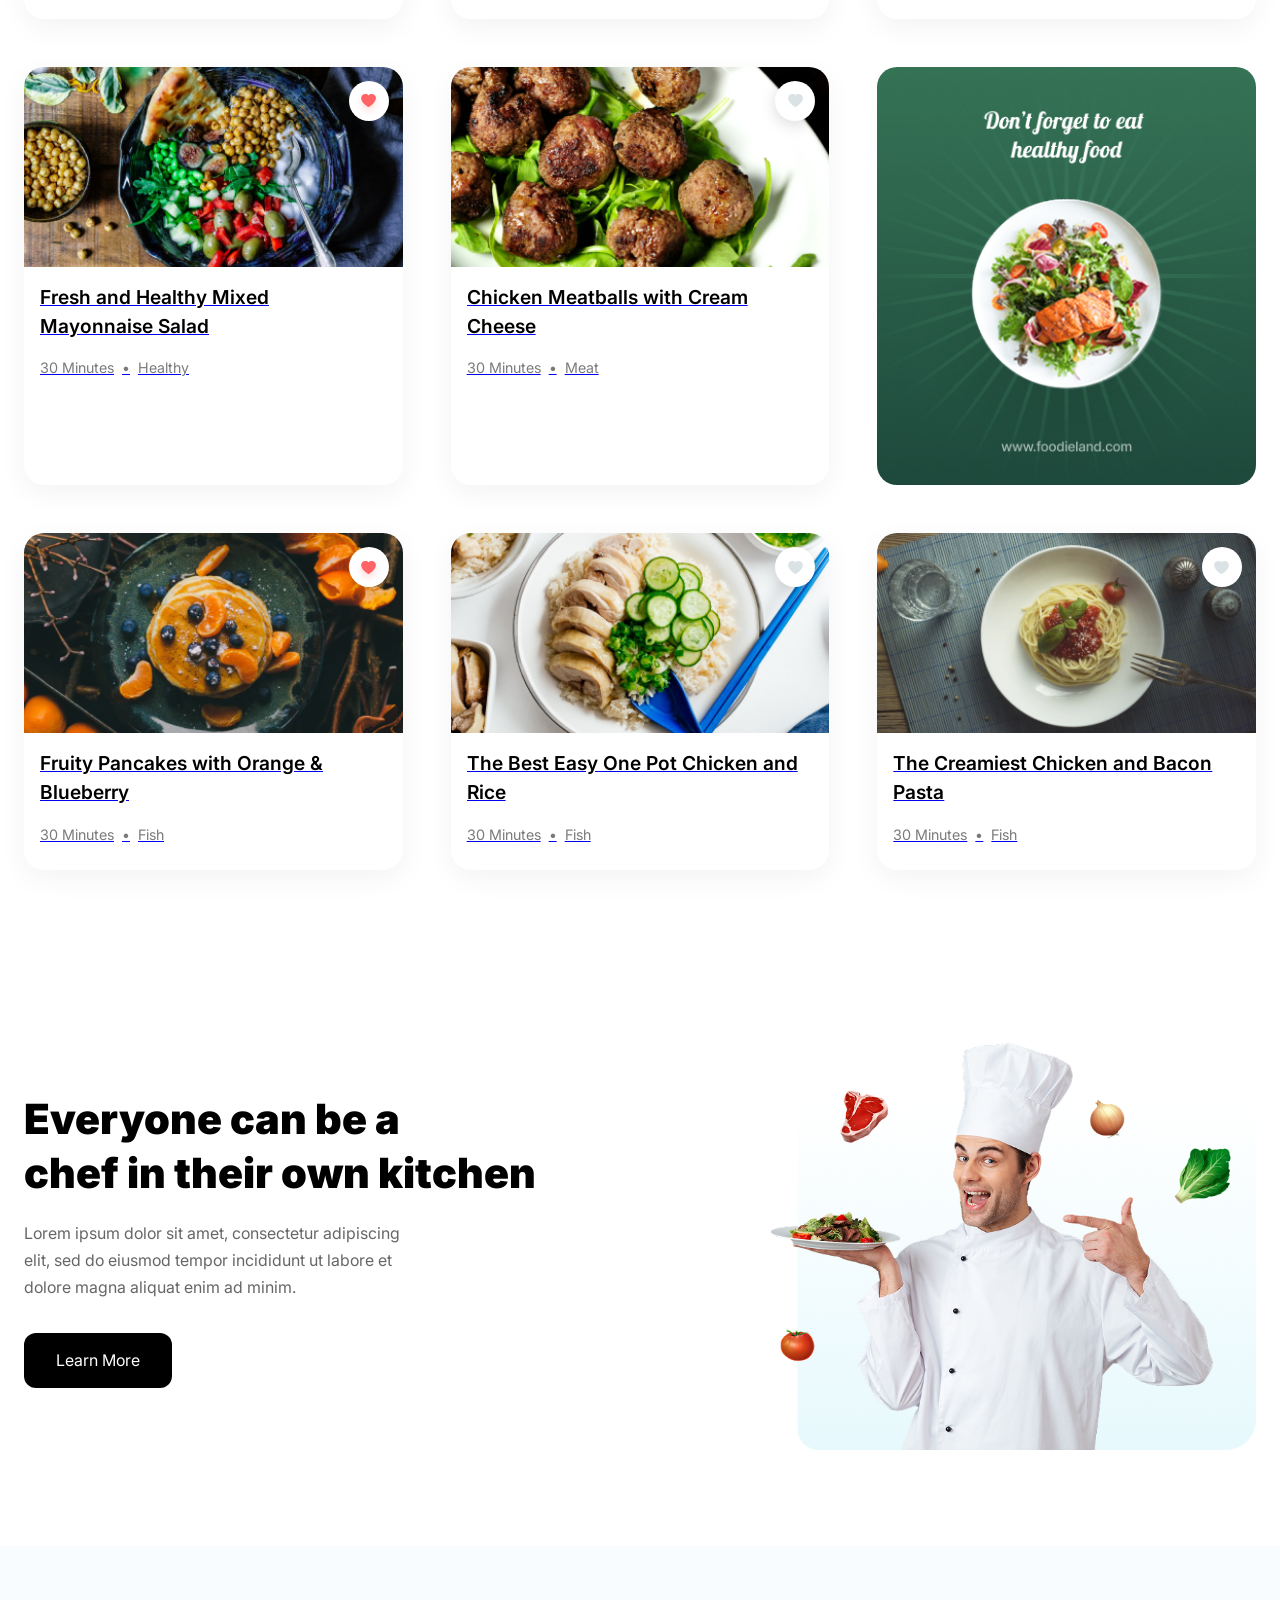
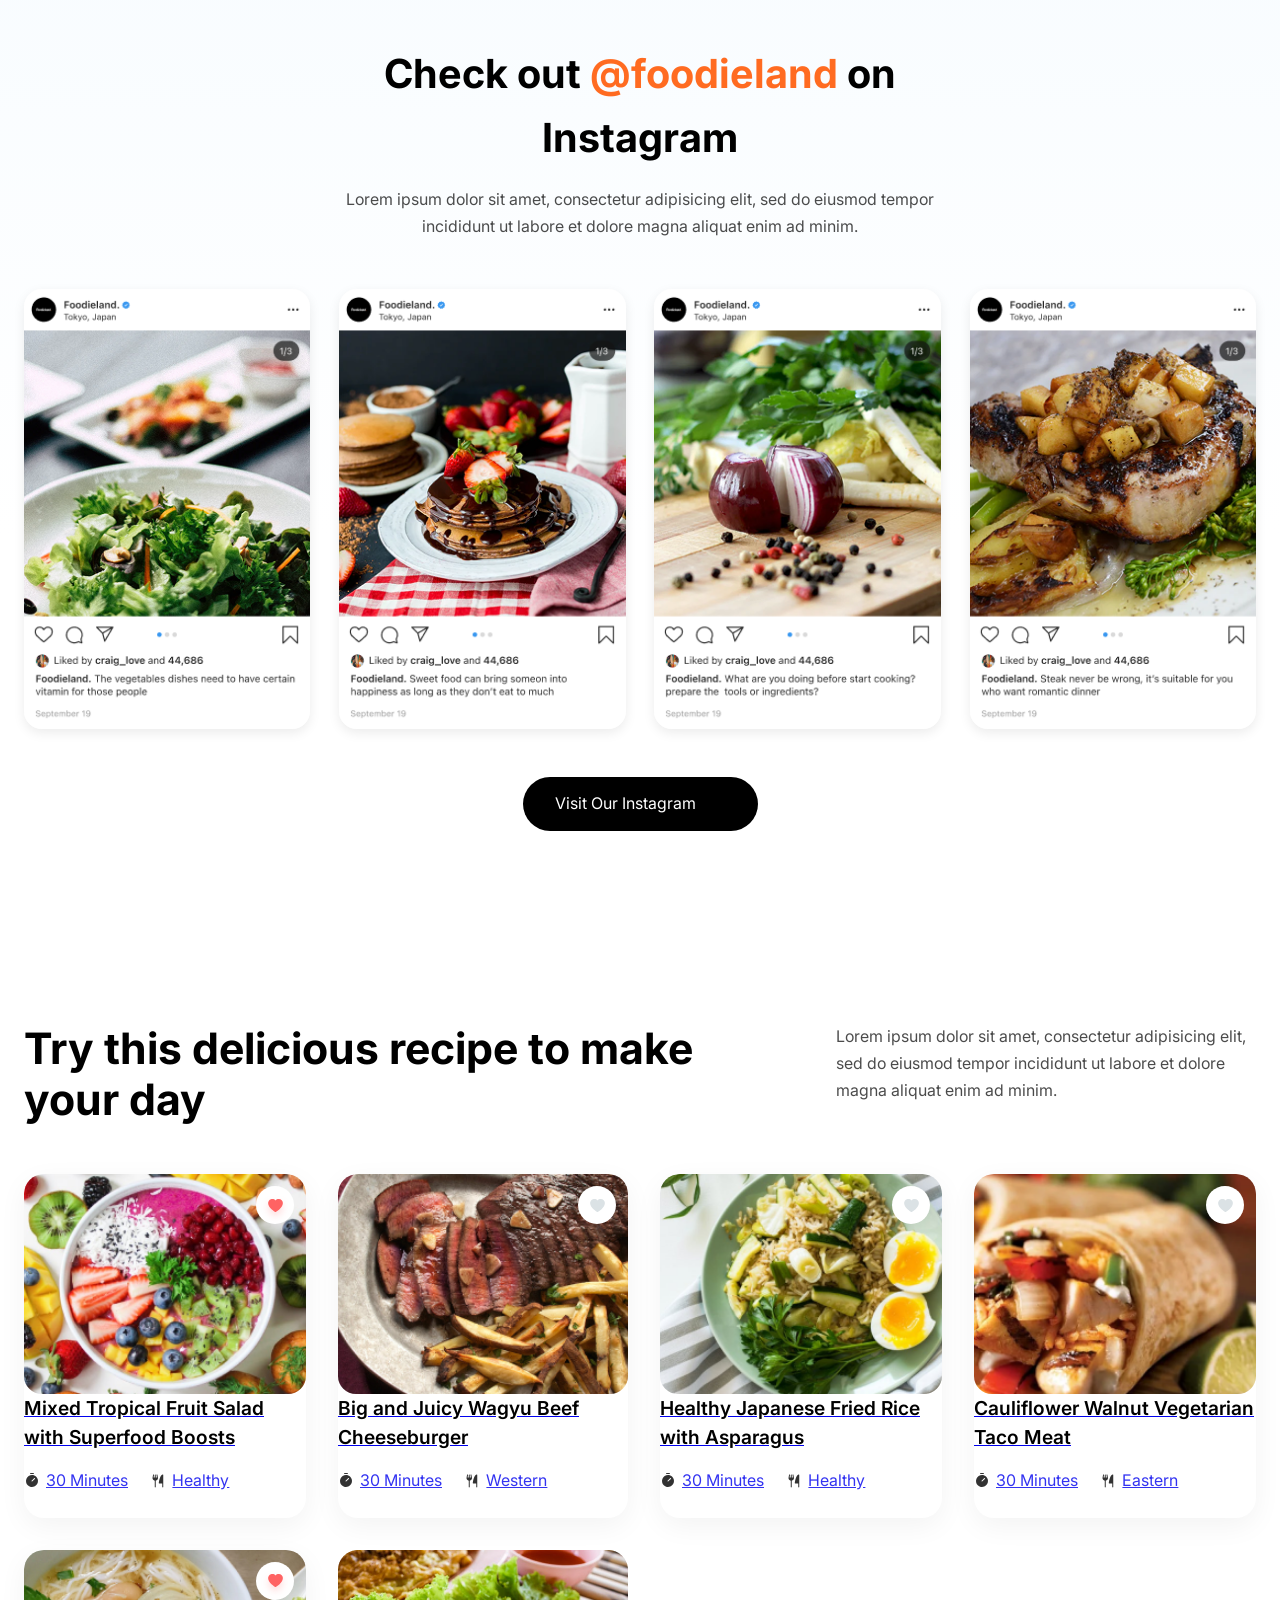
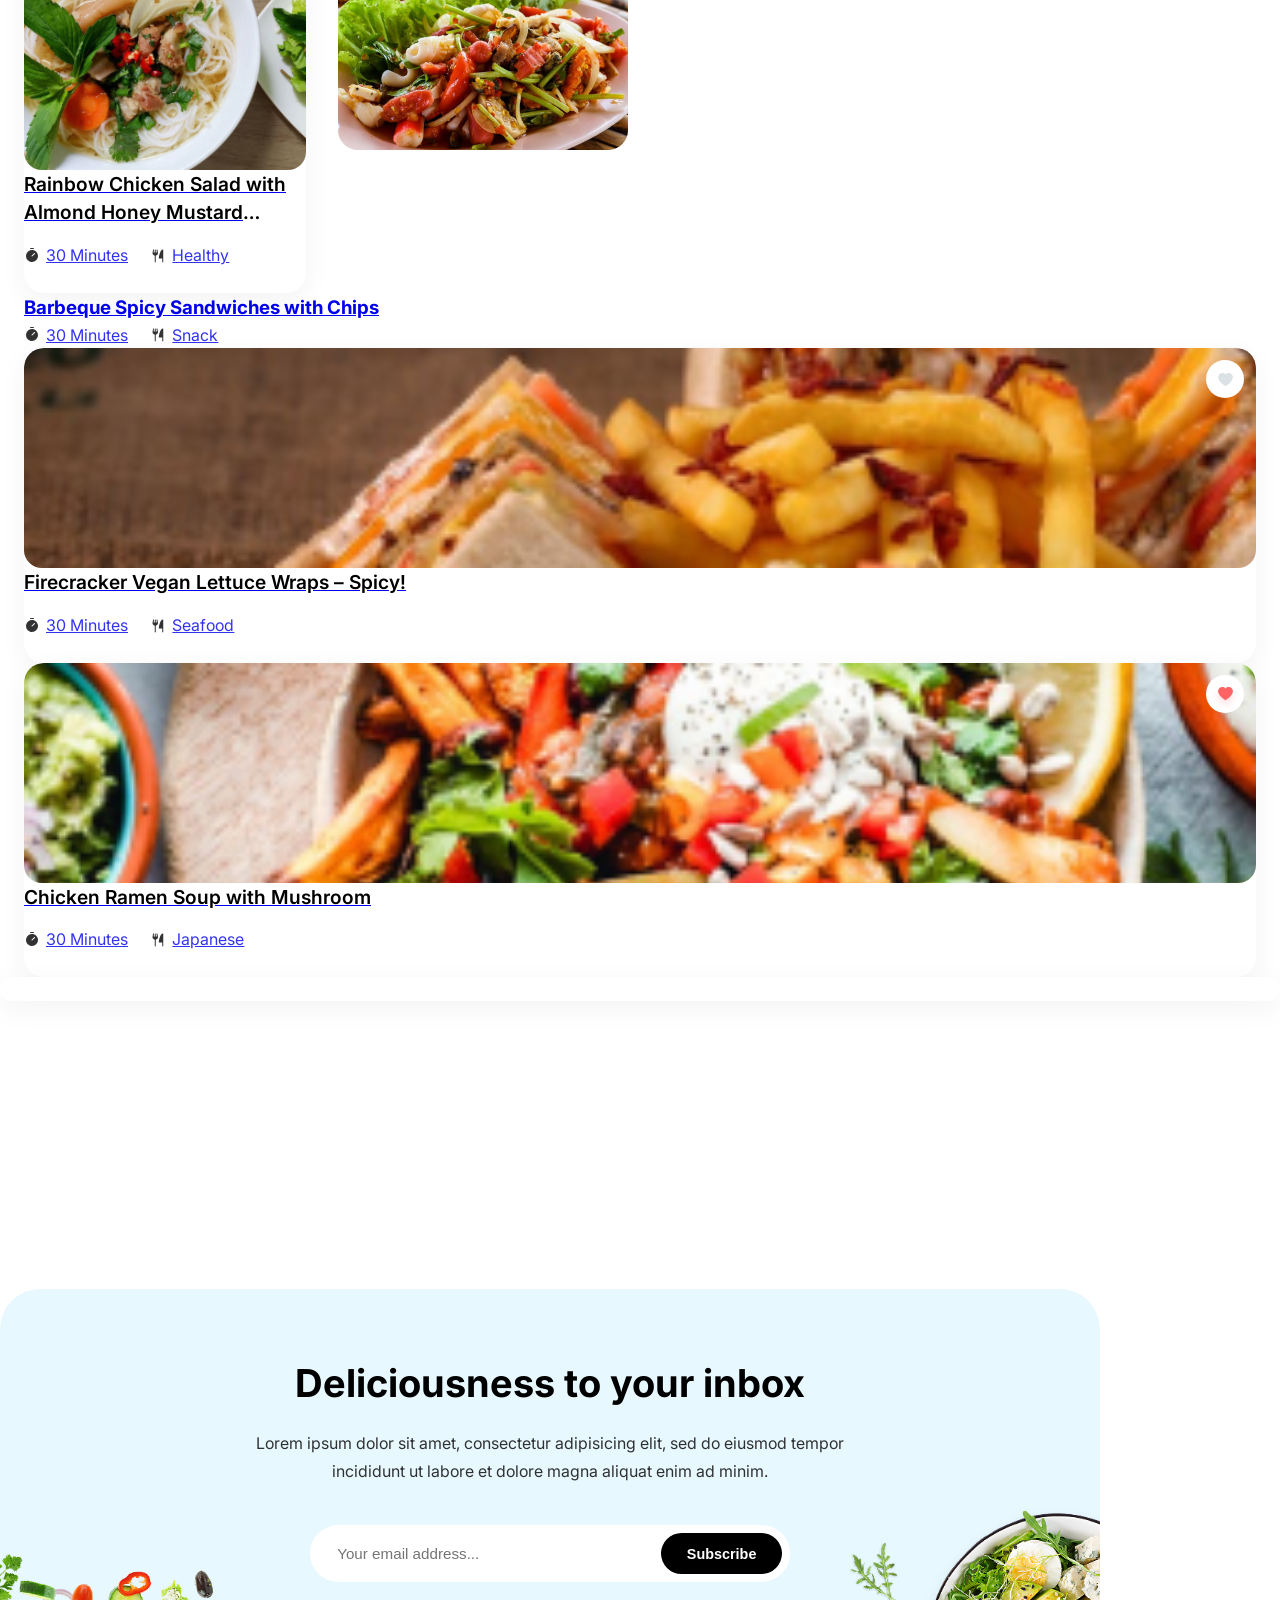
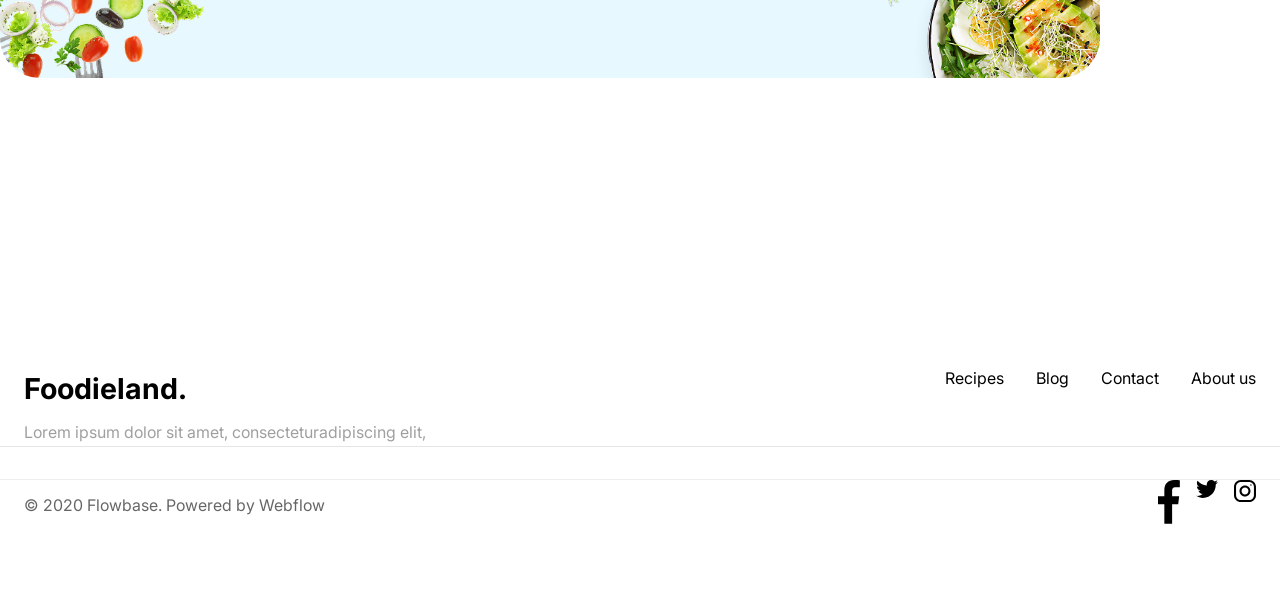
==== commit 0981fea8: "faz 3" ====
--- a/index.html
+++ b/index.html
@@ -5,7 +5,6 @@
   <meta name="viewport" content="width=device-width, initial-scale=1.0" />
   <title>Cooking Website - Home</title>
 
-  <!-- CSS -->
   <link rel="stylesheet" href="assets/css/base.css" />
   <link rel="stylesheet" href="assets/css/layout.css" />
   <link rel="stylesheet" href="assets/css/components.css" />
@@ -13,14 +12,19 @@
 
 <body>
 
- <header class="site-header">
-  <div class="container header-inner">
-
-    <a href="index.html" class="brand">
+  <header class="main-header">
+  <div class="header-container">
+
+    <div class="header-logo">
       Foodieland.
     </a>
 
-    <nav class="primary-nav">
+    <nav class="header-nav">
+      <div id="hamburger-menu" class="hamburger">
+    <span></span>
+    <span></span>
+    <span></span>
+      </div>
       <ul class="nav-links">
              <li><a href="index.html">Home</a></li>
              <li><a href="recipe.html">Recipes</a></li>
@@ -185,7 +189,7 @@
       </div>
 
       <!-- CARD 2 -->
-      <div class="recipe-card">
+    <a href="recipe.html" class="recipe-card">
         <img src="assets/images/home/Mask Group (2).png" class="recipe-img" alt="Salmon">
 <button class="favorite-btn">
   <img src="assets/images/home/Group 852 (1).svg" alt="favorite icon">
@@ -196,10 +200,10 @@
           <span>•</span>
           <span>Fish</span>
         </div>
-      </div>
+      </a>
 
       <!-- CARD 3 -->
-      <div class="recipe-card">
+    <a href="recipe.html" class="recipe-card">
         <img src="assets/images/home/Mask Group (3).png" class="recipe-img" alt="Pancake">
 <button class="favorite-btn">
   <img src="assets/images/home/Group 852 (1).svg" alt="favorite icon">
@@ -210,10 +214,10 @@
           <span>•</span>
           <span>Breakfast</span>
         </div>
-      </div>
+      </a>
 
       <!-- CARD 4 -->
-      <div class="recipe-card">
+    <a href="recipe.html" class="recipe-card">
         <img src="assets/images/home/Mask Group (4).png" class="recipe-img" alt="Healthy Salad">
 <button class="favorite-btn">
   <img src="assets/images/home/Group 852.svg" alt="favorite icon">
@@ -224,10 +228,10 @@
           <span>•</span>
           <span>Healthy</span>
         </div>
-      </div>
+      </a>
 
       <!-- CARD 5 -->
-      <div class="recipe-card">
+    <a href="recipe.html" class="recipe-card">
         <img src="assets/images/home/Mask Group (5).png" class="recipe-img" alt="Meatballs">
 <button class="favorite-btn">
   <img src="assets/images/home/Group 852 (1).svg" alt="favorite icon">
@@ -238,14 +242,14 @@
           <span>•</span>
           <span>Meat</span>
         </div>
-      </div>
+      </a>
 
       <div class="promo-card">
         <img src="assets/images/home/Ads.png" alt="Promo">
       </div>
 
            <!-- CARD 2 -->
-      <div class="recipe-card">
+    <a href="recipe.html" class="recipe-card">
         <img src="assets/images/home/Mask Group (6).png" class="recipe-img" alt="Salmon">
 <button class="favorite-btn">
   <img src="assets/images/home/Group 852.svg" alt="favorite icon">
@@ -256,10 +260,10 @@
           <span>•</span>
           <span>Fish</span>
         </div>
-      </div>
+      </a>
 
            <!-- CARD 2 -->
-      <div class="recipe-card">
+    <a href="recipe.html" class="recipe-card">
         <img src="assets/images/home/Mask Group (7).png" class="recipe-img" alt="Salmon">
 <button class="favorite-btn">
   <img src="assets/images/home/Group 852 (1).svg" alt="favorite icon">
@@ -270,10 +274,10 @@
           <span>•</span>
           <span>Fish</span>
         </div>
-      </div>
+      </a>
   
            <!-- CARD 2 -->
-      <div class="recipe-card">
+    <a href="recipe.html" class="recipe-card">
         <img src="assets/images/home/Mask Group (8).png" class="recipe-img" alt="Salmon">
 <button class="favorite-btn">
   <img src="assets/images/home/Group 852 (1).svg" alt="favorite icon">
@@ -284,7 +288,7 @@
           <span>•</span>
           <span>Fish</span>
         </div>
-      </div>
+      </a>
       
     </div>
   </div>
@@ -367,7 +371,7 @@
 
     <div class="recipes-large-grid">
 
-      <div class="recipes-large-card">
+    <a href="recipe.html" class="recipe-card">
         <div class="recipes-large-image">
           <img src="assets/images/home/Mask Group (9).png" alt="">
           <button class="recipes-large-fav">
@@ -379,9 +383,9 @@
           <span><img src="assets/images/home/Timer.svg"> 30 Minutes</span>
           <span><img src="assets/images/home/ForkKnife.svg"> Healthy</span>
         </div>
-      </div>
-
-      <div class="recipes-large-card">
+      </a>
+
+    <a href="recipe.html" class="recipe-card">
         <div class="recipes-large-image">
           <img src="assets/images/home/Mask Group (10).png" alt="">
           <button class="recipes-large-fav">
@@ -393,10 +397,10 @@
           <span><img src="assets/images/home/Timer.svg"> 30 Minutes</span>
           <span><img src="assets/images/home/ForkKnife.svg"> Western</span>
         </div>
-      </div>
+      </a>
 
       <!-- کارت 3 -->
-      <div class="recipes-large-card">
+    <a href="recipe.html" class="recipe-card">
         <div class="recipes-large-image">
           <img src="assets/images/home/Mask Group (11).png" alt="">
           <button class="recipes-large-fav">
@@ -408,10 +412,10 @@
           <span><img src="assets/images/home/Timer.svg"> 30 Minutes</span>
           <span><img src="assets/images/home/ForkKnife.svg"> Healthy</span>
         </div>
-      </div>
+      </a>
 
       <!-- کارت 4 -->
-      <div class="recipes-large-card">
+    <a href="recipe.html" class="recipe-card">
         <div class="recipes-large-image">
           <img src="assets/images/home/Mask Group (12).png" alt="">
           <button class="recipes-large-fav">
@@ -423,10 +427,10 @@
           <span><img src="assets/images/home/Timer.svg"> 30 Minutes</span>
           <span><img src="assets/images/home/ForkKnife.svg"> Eastern</span>
         </div>
-      </div>
+      </a>
 
       <!-- کارت 5 -->
-      <div class="recipes-large-card">
+    <a href="recipe.html" class="recipe-card">
         <div class="recipes-large-image">
           <img src="assets/images/home/Mask Group (13).png" alt="">
           <button class="recipes-large-fav">
@@ -438,40 +442,38 @@
           <span><img src="assets/images/home/Timer.svg"> 30 Minutes</span>
           <span><img src="assets/images/home/ForkKnife.svg"> Healthy</span>
         </div>
-      </div>
+      </a>
 
       <!-- کارت 6 -->
-      <div class="recipes-large-card">
+    <a href="recipe.html" class="recipe-card>
         <div class="recipes-large-image">
           <img src="assets/images/home/Mask Group (14).png" alt="">
+          
+        </div>
+        <h3>Barbeque Spicy Sandwiches with Chips</h3>
+        <div class="recipes-large-meta">
+          <span><img src="assets/images/home/Timer.svg"> 30 Minutes</span>
+          <span><img src="assets/images/home/ForkKnife.svg"> Snack</span>
+        </div>
+      </a>
+
+      <!-- کارت 7 -->
+       <a href="recipe.html" class="recipe-card">
+        <div class="recipes-large-image">
+          <img src="assets/images/home/Mask Group (15).png" alt="">
           <button class="recipes-large-fav">
             <img src="assets/images/home/Group 852 (1).svg" alt="">
           </button>
         </div>
-        <h3>Barbeque Spicy Sandwiches with Chips</h3>
-        <div class="recipes-large-meta">
-          <span><img src="assets/images/home/Timer.svg"> 30 Minutes</span>
-          <span><img src="assets/images/home/ForkKnife.svg"> Snack</span>
-        </div>
-      </div>
-
-      <!-- کارت 7 -->
-      <div class="recipes-large-card">
-        <div class="recipes-large-image">
-          <img src="assets/images/home/Mask Group (15).png" alt="">
-          <button class="recipes-large-fav">
-            <img src="assets/images/home/Group 852 (1).svg" alt="">
-          </button>
-        </div>
         <h3>Firecracker Vegan Lettuce Wraps – Spicy!</h3>
         <div class="recipes-large-meta">
           <span><img src="assets/images/home/Timer.svg"> 30 Minutes</span>
           <span><img src="assets/images/home/ForkKnife.svg"> Seafood</span>
         </div>
-      </div>
+    </a>
 
       <!-- کارت 8 -->
-      <div class="recipes-large-card">
+    <a href="recipe.html" class="recipe-card">
         <div class="recipes-large-image">
           <img src="assets/images/home/Mask Group (16).png" alt="">
           <button class="recipes-large-fav">
@@ -484,6 +486,7 @@
           <span><img src="assets/images/home/ForkKnife.svg"> Japanese</span>
         </div>
       </div>
+    </a>
 
     </div>
   </div>
--- a/assets/css/layout.css
+++ b/assets/css/layout.css
@@ -318,3 +318,151 @@
     }
 
 }
+.main-navbar {
+    border-bottom: 1px solid #f0f0f0;
+    background-color: #fff;
+}
+
+.nav-wrapper {
+    display: flex;
+    justify-content: space-between;
+    align-items: center;
+    padding: 30px 0;
+    max-width: 1200px;
+    margin: 0 auto;
+}
+
+.nav-logo a {
+    font-family: 'Lobster', cursive; 
+    font-size: 24px;
+    text-decoration: none;
+    color: #000;
+}
+
+.nav-logo span { color: #FF4A4A; }
+
+.nav-links {
+    display: flex;
+    list-style: none;
+    gap: 40px;
+}
+
+.nav-links a {
+    text-decoration: none;
+    color: #000;
+    font-weight: 500;
+    font-size: 16px;
+    transition: 0.3s;
+}
+
+.nav-links a:hover { color: #FF4A4A; }
+
+.nav-social {
+    display: flex;
+    gap: 20px;
+    align-items: center;
+}
+
+.nav-social img {
+    width: 18px;
+    height: 18px;
+}
+
+.hamburger {
+    display: none;
+    cursor: pointer;
+    flex-direction: column;
+    gap: 5px;
+    z-index: 1001;
+}
+
+.hamburger span {
+    width: 25px;
+    height: 3px;
+    background-color: #000;
+    border-radius: 2px;
+    transition: 0.3s;
+}
+
+@media screen and (max-width: 768px) {
+    .hamburger {
+        display: flex !important;
+    }
+
+    .nav-links {
+        display: none !important;
+        position: fixed;
+        top: 0;
+        left: -100%;
+        width: 250px;
+        height: 100vh;
+        flex-direction: column !important;
+        background-color: #ffffff;
+        padding: 80px 20px 20px 20px;
+        box-shadow: 5px 0 15px rgba(0,0,0,0.1);
+        transition: left 0.3s ease-in-out;
+        z-index: 1000;
+        gap: 20px !important;
+        align-items: flex-start !important;
+    }
+
+    .nav-links.active {
+        display: flex !important;
+        left: 0 !important;
+    }
+
+    .header-inner, .header-container, .nav-wrapper {
+        display: flex !important;
+        justify-content: space-between !important;
+        align-items: center !important;
+        width: 100% !important;
+        padding: 15px 20px !important;
+    }
+
+    .header-right, .header-socials, .nav-social {
+        display: none !important;
+    }
+
+    .footer-top, .bp-footer-top {
+        flex-direction: column !important;
+        text-align: center;
+        gap: 20px !important;
+    }
+
+    .footer-nav, .footer-menu, .bp-footer-nav {
+        flex-direction: column !important;
+        gap: 15px !important;
+        align-items: center !important;
+    }
+
+    .footer-bottom, .bp-footer-bottom {
+        flex-direction: column !important;
+        gap: 15px !important;
+        text-align: center;
+    }
+    
+    .bp-top-content-wrapper {
+        flex-direction: column !important;
+    }
+
+    .bp-share-sidebar {
+        width: 100% !important;
+        flex-direction: row !important;
+        justify-content: center !important;
+        margin-bottom: 20px !important;
+        margin-top: 20px !important;
+    }
+
+    .bp-content img, 
+    .bp-top-content-wrapper img,
+    article img {
+        max-width: 100% !important;
+        height: auto !important;
+    }
+
+    .bp-title, 
+    h1 {
+        font-size: 24px !important;
+        line-height: 1.4 !important;
+    }
+}
--- a/assets/css/components.css
+++ b/assets/css/components.css
@@ -1,10 +1,9 @@
-/* ---------------- HEADER ---------------- */
-
 .main-header {
   width: 100%;
   padding: 1.5rem 0;
   background-color: #ffffff;
   border-bottom: 1px solid #eee;
+  position: relative;
 }
 
 .header-container {
@@ -22,11 +21,16 @@
   letter-spacing: -0.5px;
   color: #000;
 }
+
 .header-logo span {
   color: #ff4d4d;
 }
 
-/* Navigation */
+.header-nav {
+  display: flex;
+  align-items: center;
+}
+
 .header-nav ul {
   display: flex;
   gap: 2.5rem;
@@ -37,13 +41,16 @@
   text-decoration: none;
   color: #222;
   font-size: 1rem;
-}
-
+  font-weight: 500;
+  transition: color 0.3s;
+}
+
+.header-nav a:hover,
 .header-nav a.active {
   font-weight: 600;
-}
-
-/* Social icons */
+  color: #ff4d4d;
+}
+
 .header-socials {
   display: flex;
   align-items: center;
@@ -51,11 +58,37 @@
 }
 
 .header-socials img {
-  width: 1.2rem;
-  height: 1.2rem;
-}
-
-/* ---------------- BLOG HERO ---------------- */
+  width: 18px;
+  height: 18px;
+}
+
+@media screen and (max-width: 768px) {
+  .header-socials {
+    display: none !important;
+  }
+
+  .header-nav ul {
+    display: none !important;
+    position: fixed;
+    top: 0;
+    left: -100%;
+    width: 250px;
+    height: 100vh;
+    flex-direction: column !important;
+    background-color: #ffffff;
+    padding: 80px 20px 20px 20px;
+    box-shadow: 5px 0 15px rgba(0,0,0,0.1);
+    transition: left 0.3s ease-in-out;
+    z-index: 1000;
+    gap: 20px !important;
+    align-items: flex-start !important;
+  }
+
+  .header-nav ul.active {
+    display: flex !important;
+    left: 0 !important;
+  }
+}/* ---------------- BLOG HERO ---------------- */
 
 .blog-hero {
   text-align: center;
